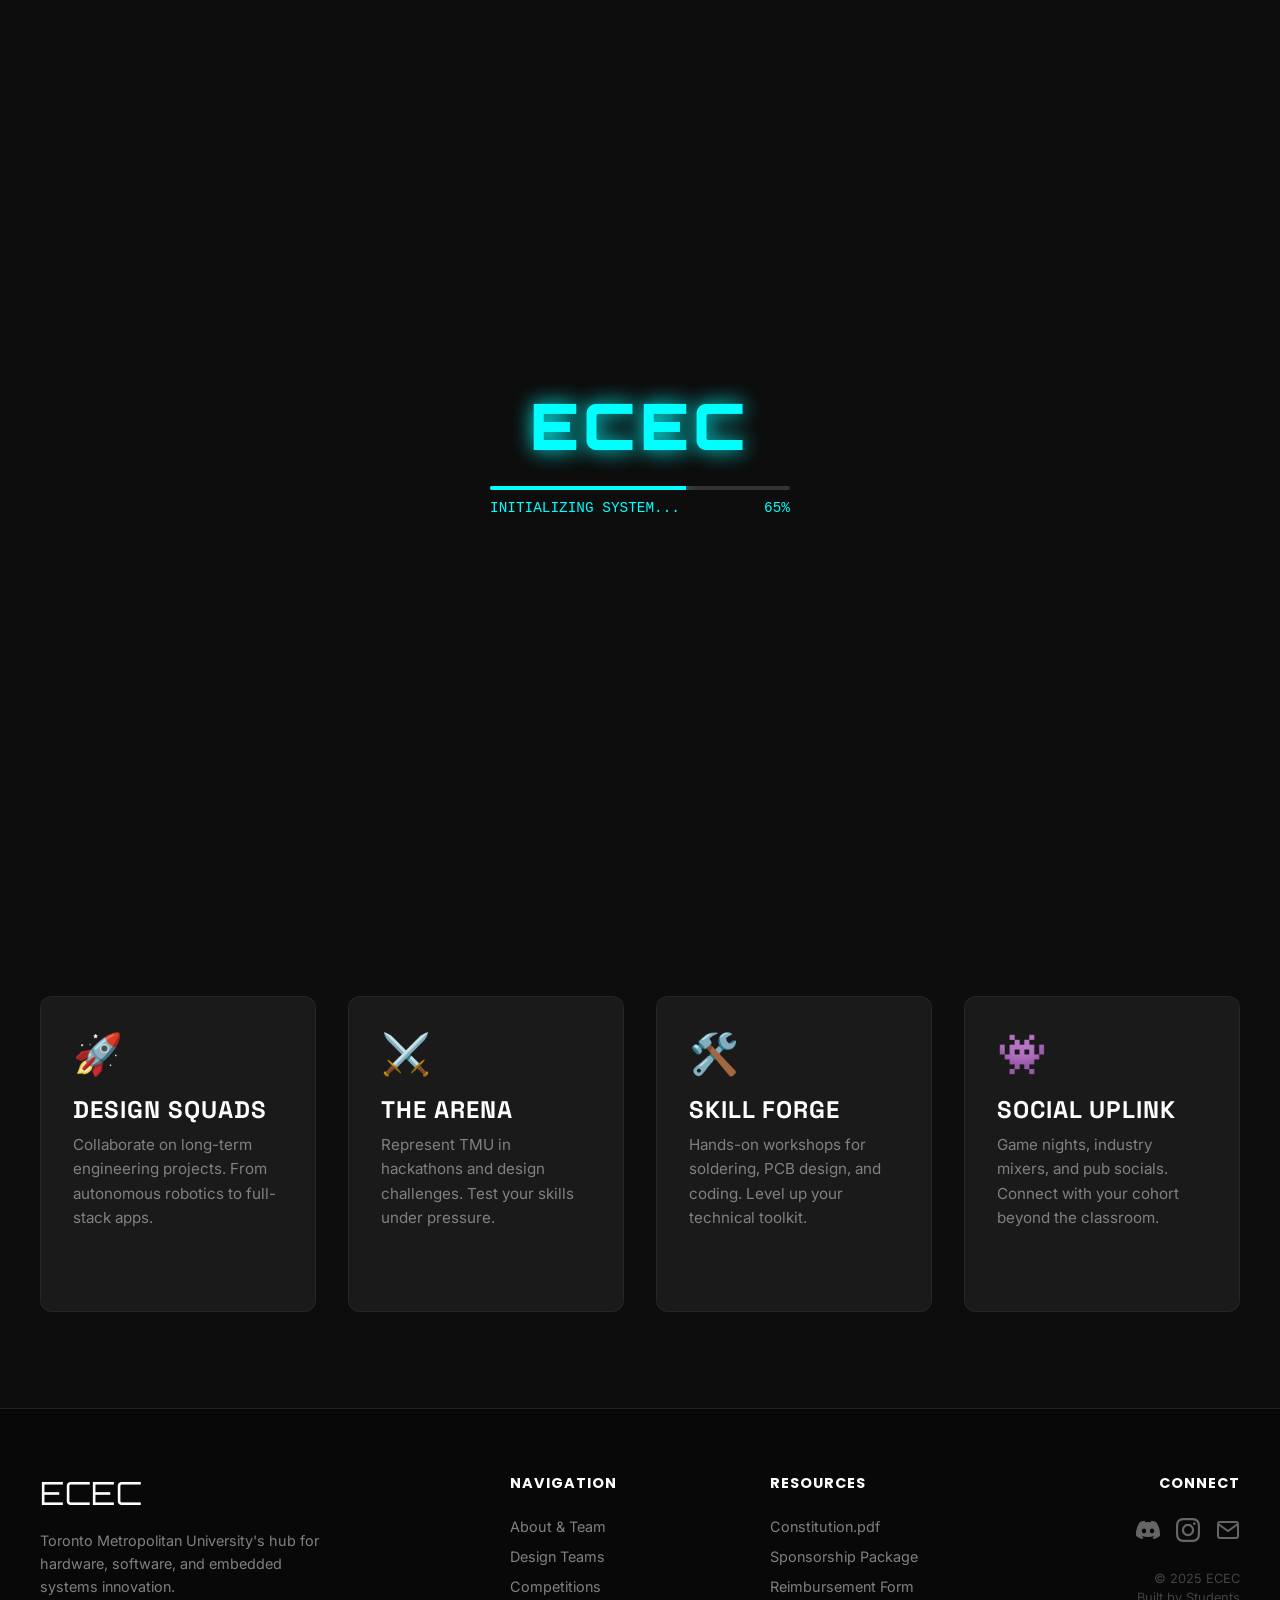
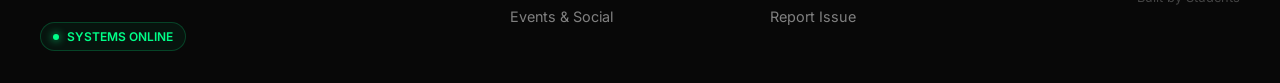
==== index.html @ d382c31d "Add files via upload" ====
<!DOCTYPE html>
<html lang="en">
<head>
    <meta charset="UTF-8">
    <meta name="viewport" content="width=device-width, initial-scale=1.0">
    <title>ECEC - Electrical & Computer Engineering Club</title>
    
    <!-- Fonts -->
    <link rel="preconnect" href="https://fonts.googleapis.com">
    <link rel="preconnect" href="https://fonts.gstatic.com" crossorigin>
    <link href="https://fonts.googleapis.com/css2?family=Inter:wght@400;500;600&family=Poppins:wght@600;700;800&display=swap" rel="stylesheet">
    <link href="https://fonts.googleapis.com/css2?family=Space+Grotesk:wght@500;700&display=swap" rel="stylesheet">
    <link href="https://fonts.googleapis.com/css2?family=Orbitron:wght@900&display=swap" rel="stylesheet">
    <link rel="stylesheet" href="style.css">
</head>
<body>

    <!-- Loader -->
    <div id="loader">
        <div class="loader-content">
            <h1 class="glitch-text" data-text="ECEC">ECEC</h1>
            <div class="progress-bar"><div class="progress-fill"></div></div>
            <div class="loader-status">
                <span>INITIALIZING SYSTEM...</span>
                <span id="loader-percent">0%</span>
            </div>
        </div>
    </div>

    <!-- Scroll Progress Line -->
    <div id="scroll-progress"></div>

    <!-- Navbar -->
    <nav class="navbar">
        <a href="index.html" class="nav-logo">ECEC</a>
        <div class="nav-links">
            <a href="index.html" class="active">Home</a>
            <a href="about.html">About & People</a>
            <a href="teams.html">Teams</a>
            <a href="competitions.html">Competitions</a>
            <a href="events.html">Events</a>
            <a href="contact.html" class="cta-link">Join Us</a>
        </div>
        <div class="mobile-menu-btn">☰</div>
    </nav>

    <!-- Hero Section -->
    <header class="hero">
        <canvas id="particle-canvas"></canvas>
        <div class="hero-content">
            <div class="hero-text-wrapper">
                <h1>DESIGN. <span class="highlight">CONNECT.</span> INNOVATE.</h1>
                <p>Where engineering meets community. Join TMU's hub for hardware, software, and embedded systems innovation.</p>
                <div class="hero-buttons">
                    <a href="contact.html" class="btn primary">Join the Collective</a>
                    <a href="teams.html" class="btn secondary">Explore Projects</a>
                </div>
            </div>
        </div>
    </header>

        <!-- Features Grid -->
    <section id="features" class="features-section">
        <div class="container">
            
            <!-- Feature 1: Design Teams -->
            <a href="teams.html" class="feature-card">
                <div class="icon">🚀</div>
                <h3>Design Squads</h3>
                <p>Collaborate on long-term engineering projects. From autonomous robotics to full-stack apps.</p>
                <span class="learn-more">View Teams →</span>
            </a>

            <!-- Feature 2: Competitions -->
            <a href="competitions.html" class="feature-card">
                <div class="icon">⚔️</div>
                <h3>The Arena</h3>
                <p>Represent TMU in hackathons and design challenges. Test your skills under pressure.</p>
                <span class="learn-more">See Events →</span>
            </a>

            <!-- Feature 3: Workshops -->
            <a href="events.html" class="feature-card">
                <div class="icon">🛠️</div>
                <h3>Skill Forge</h3>
                <p>Hands-on workshops for soldering, PCB design, and coding. Level up your technical toolkit.</p>
                <span class="learn-more">Join Workshop →</span>
            </a>

            <!-- Feature 4: Social Events -->
            <a href="events.html" class="feature-card">
                <div class="icon">👾</div>
                <h3>Social Uplink</h3>
                <p>Game nights, industry mixers, and pub socials. Connect with your cohort beyond the classroom.</p>
                <span class="learn-more">Get Social →</span>
            </a>

        </div>
    </section>


        <!-- System Footer -->
    <footer class="sys-footer">
        <div class="footer-grid">
            
            <!-- Col 1: Brand -->
            <div class="footer-col brand-col">
                <a href="index.html" class="footer-logo">ECEC</a>
                <p class="footer-desc">
                    Toronto Metropolitan University's hub for hardware, software, and embedded systems innovation.
                </p>
                <div class="status-badge">
                    <span class="dot"></span> SYSTEMS ONLINE
                </div>
            </div>

            <!-- Col 2: Navigation -->
            <div class="footer-col">
                <h4>NAVIGATION</h4>
                <ul class="footer-links">
                    <li><a href="about.html">About & Team</a></li>
                    <li><a href="teams.html">Design Teams</a></li>
                    <li><a href="competitions.html">Competitions</a></li>
                    <li><a href="events.html">Events & Social</a></li>
                </ul>
            </div>

            <!-- Col 3: Resources -->
            <div class="footer-col">
                <h4>RESOURCES</h4>
                <ul class="footer-links">
                    <li><a href="#">Constitution.pdf</a></li>
                    <li><a href="#">Sponsorship Package</a></li>
                    <li><a href="#">Reimbursement Form</a></li>
                    <li><a href="contact.html">Report Issue</a></li>
                </ul>
            </div>

            <!-- Col 4: Connect -->
            <div class="footer-col">
                <h4>CONNECT</h4>
                <div class="social-icons">
                    <a href="#" aria-label="Discord">
                        <svg width="24" height="24" viewBox="0 0 24 24" fill="currentColor"><path d="M20.317 4.37a19.791 19.791 0 0 0-4.885-1.515.074.074 0 0 0-.079.037c-.21.375-.444.864-.608 1.25a18.27 18.27 0 0 0-5.487 0 12.64 12.64 0 0 0-.617-1.25.077.077 0 0 0-.079-.037A19.736 19.736 0 0 0 3.677 4.37a.07.07 0 0 0-.032.027C.533 9.046-.32 13.58.099 18.057a.082.082 0 0 0 .031.057 19.9 19.9 0 0 0 5.993 3.03.078.078 0 0 0 .084-.028 14.09 14.09 0 0 0 1.226-1.994.076.076 0 0 0-.041-.106 13.107 13.107 0 0 1-1.872-.892.077.077 0 0 1-.008-.128 10.2 10.2 0 0 0 .372-.292.074.074 0 0 1 .077-.01c3.928 1.793 8.18 1.793 12.062 0a.074.074 0 0 1 .078.01c.12.098.246.198.373.292a.077.077 0 0 1-.006.127 12.299 12.299 0 0 1-1.873.892.077.077 0 0 0-.041.107c.36.698.772 1.362 1.225 1.993a.076.076 0 0 0 .084.028 19.839 19.839 0 0 0 6.002-3.03.077.077 0 0 0 .032-.054c.5-5.177-.838-9.674-3.549-13.66a.061.061 0 0 0-.031-.03zM8.02 15.33c-1.183 0-2.157-1.085-2.157-2.419 0-1.333.956-2.419 2.157-2.419 1.21 0 2.176 1.096 2.157 2.42 0 1.333-.956 2.418-2.157 2.418zm7.975 0c-1.183 0-2.157-1.085-2.157-2.419 0-1.333.955-2.419 2.157-2.419 1.21 0 2.176 1.096 2.157 2.42 0 1.333-.946 2.418-2.157 2.418z"/></svg>
                    </a>
                    <a href="#" aria-label="Instagram">
                        <svg width="24" height="24" viewBox="0 0 24 24" fill="currentColor"><path d="M12 2.163c3.204 0 3.584.012 4.85.07 3.252.148 4.771 1.691 4.919 4.919.058 1.265.069 1.645.069 4.849 0 3.205-.012 3.584-.069 4.849-.149 3.225-1.664 4.771-4.919 4.919-1.266.058-1.644.07-4.85.07-3.204 0-3.584-.012-4.849-.07-3.26-.149-4.771-1.699-4.919-4.92-.058-1.265-.07-1.644-.07-4.849 0-3.204.013-3.583.07-4.849.149-3.227 1.664-4.771 4.919-4.919 1.266-.057 1.645-.069 4.849-.069zm0-2.163c-3.259 0-3.667.014-4.947.072-4.358.2-6.78 2.618-6.98 6.98-.059 1.281-.073 1.689-.073 4.948 0 3.259.014 3.668.072 4.948.2 4.358 2.618 6.78 6.98 6.98 1.281.058 1.689.072 4.948.072 3.259 0 3.668-.014 4.948-.072 4.354-.2 6.782-2.618 6.979-6.98.059-1.28.073-1.689.073-4.948 0-3.259-.014-3.667-.072-4.947-.196-4.354-2.617-6.78-6.979-6.98-1.281-.059-1.69-.073-4.949-.073zm0 5.838c-3.403 0-6.162 2.759-6.162 6.162s2.759 6.163 6.162 6.163 6.162-2.759 6.162-6.163c0-3.403-2.759-6.162-6.162-6.162zm0 10.162c-2.209 0-4-1.79-4-4 0-2.209 1.791-4 4-4s4 1.791 4 4c0 2.21-1.791 4-4 4zm6.406-11.845c-.796 0-1.441.645-1.441 1.44s.645 1.44 1.441 1.44c.795 0 1.439-.645 1.439-1.44s-.644-1.44-1.439-1.44z"/></svg>
                    </a>
                    <a href="#" aria-label="Email">
                        <svg width="24" height="24" viewBox="0 0 24 24" fill="none" stroke="currentColor" stroke-width="2"><path d="M4 4h16c1.1 0 2 .9 2 2v12c0 1.1-.9 2-2 2H4c-1.1 0-2-.9-2-2V6c0-1.1.9-2 2-2z"></path><polyline points="22,6 12,13 2,6"></polyline></svg>
                    </a>
                </div>
                <p class="copyright">&copy; 2025 ECEC<br>Built by Students</p>
            </div>
            
        </div>
    </footer>


    <script src="script.js"></script>
</body>
</html>
---- style.css ----
/* style.css - Complete Updated File */

/* Variables */
:root {
    --bg-color: #0D0D0D;
    --card-bg: #1A1A1A;
    --neon-blue: #00FFFF;
    --text-color: #FFFFFF;
    --text-muted: #808080;
    --font-heading: 'Poppins', sans-serif; /* Default Heading */
    --font-body: 'Inter', sans-serif;
    --font-tech: 'Orbitron', sans-serif; /* For Logo */
    --font-cool: 'Space Grotesk', sans-serif; /* For Feature Titles */
}

/* Reset */
* { margin: 0; padding: 0; box-sizing: border-box; }

body {
    background-color: var(--bg-color);
    color: var(--text-color);
    font-family: var(--font-body);
    overflow-x: hidden;
    display: flex;
    flex-direction: column;
    min-height: 100vh;
}

a { text-decoration: none; color: inherit; }

/* Loader */
#loader {
    position: fixed; top: 0; left: 0; width: 100%; height: 100%;
    background: var(--bg-color); z-index: 9999;
    display: flex; justify-content: center; align-items: center;
    transition: opacity 0.5s ease;
}
.loader-content { text-align: center; width: 300px; }
.glitch-text { 
    font-family: 'Orbitron', sans-serif; /* Change this line */
    font-weight: 900; /* Make it extra bold */
    letter-spacing: 4px; /* Give it some techy spacing */
    font-size: 4rem; 
    color: var(--neon-blue); 
    text-shadow: 0 0 20px var(--neon-blue); 
    margin-bottom: 20px; 
}
.progress-bar { width: 100%; height: 4px; background: #333; border-radius: 2px; overflow: hidden; }
.progress-fill { width: 0%; height: 100%; background: var(--neon-blue); box-shadow: 0 0 10px var(--neon-blue); transition: width 0.2s; }
.loader-status { display: flex; justify-content: space-between; color: var(--neon-blue); font-family: monospace; font-size: 0.9rem; margin-top: 10px; }

/* Scroll Progress */
#scroll-progress {
    position: fixed; top: 0; left: 0; height: 3px; background: var(--neon-blue);
    width: 0%; z-index: 1000; box-shadow: 0 0 10px var(--neon-blue);
}

/* Navbar */
.navbar {
    position: fixed; top: 0; width: 100%; padding: 1.5rem 3rem;
    display: flex; justify-content: space-between; align-items: center;
    background: rgba(13, 13, 13, 0.8); backdrop-filter: blur(10px); z-index: 100;
    border-bottom: 1px solid rgba(255, 255, 255, 0.1);
}

/* Navbar Logo Styling & Animation (UPDATED: Option 1 Orbitron) */
.nav-logo {
    font-family: var(--font-tech); /* NEW FONT */
    font-weight: 900; 
    font-size: 1.8rem;
    letter-spacing: 2px;
    background: linear-gradient(to bottom, #fff, #aaa);
    -webkit-background-clip: text;
    -webkit-text-fill-color: transparent;
    text-shadow: 0px 0px 15px rgba(0, 255, 255, 0.5); /* Cyan Glow */
    text-decoration: none;
    text-transform: uppercase;
    position: relative;
    transition: all 0.3s cubic-bezier(0.4, 0, 0.2, 1);
}

.nav-logo:hover {
    letter-spacing: 4px; /* Expands width */
    text-shadow: 
        0 0 10px rgba(0, 255, 255, 0.8),
        0 0 20px rgba(0, 255, 255, 0.4),
        0 0 40px rgba(0, 255, 255, 0.2);
    transform: translateY(-1px);
}

.nav-logo::after {
    content: '';
    display: inline-block;
    width: 8px;
    height: 8px;
    background-color: var(--neon-blue);
    margin-left: 5px;
    box-shadow: 0 0 10px var(--neon-blue);
    opacity: 0;
    transition: opacity 0.2s;
}

.nav-logo:hover::after {
    opacity: 1;
    animation: blink 1s infinite;
}

@keyframes blink {
    0%, 100% { opacity: 1; }
    50% { opacity: 0; }
}

.nav-links { display: flex; gap: 2rem; align-items: center; }
.nav-links a { font-family: var(--font-body); font-size: 0.95rem; color: var(--text-muted); transition: color 0.3s; }
.nav-links a:hover, .nav-links a.active { color: var(--neon-blue); }
.nav-links .cta-link {
    padding: 0.5rem 1.2rem; border: 1px solid var(--neon-blue); color: var(--neon-blue);
    border-radius: 4px; transition: all 0.3s;
}
.nav-links .cta-link:hover { background: var(--neon-blue); color: var(--bg-color); box-shadow: 0 0 15px rgba(0, 255, 255, 0.4); }
.mobile-menu-btn { display: none; cursor: pointer; font-size: 1.5rem; }

/* Hero Section */
.hero {
    position: relative;
    height: 100vh;
    display: flex;
    justify-content: center;
    align-items: center;
    text-align: center;
    padding: 0 2rem;
    width: 100%;
}

#particle-canvas { position: absolute; top: 0; left: 0; width: 100%; height: 100%; z-index: 1; }

.hero-content {
    position: relative;
    z-index: 2;
    max-width: 900px;
    margin: 0 auto;
}

.hero h1 {
    font-family: var(--font-heading);
    font-size: 4.5rem;
    line-height: 1.1;
    margin-bottom: 1.5rem;
    font-weight: 800;
    letter-spacing: -1px;
}
.hero h1 .highlight { color: var(--neon-blue); text-shadow: 0 0 30px rgba(0, 255, 255, 0.3); }

.hero p {
    font-size: 1.2rem; color: var(--text-muted); margin-bottom: 2.5rem;
    max-width: 700px; margin-left: auto; margin-right: auto;
}

.hero-buttons { display: flex; gap: 1rem; justify-content: center; }
.btn { padding: 1rem 2.5rem; font-weight: 600; border-radius: 6px; transition: all 0.3s ease; cursor: pointer; }
.btn.primary { background: linear-gradient(135deg, var(--neon-blue), rgba(0, 255, 255, 0.7)); color: var(--bg-color); box-shadow: 0 4px 15px rgba(0, 255, 255, 0.3); }
.btn.primary:hover { transform: translateY(-2px); box-shadow: 0 6px 20px rgba(0, 255, 255, 0.5); }
.btn.secondary { background: transparent; color: var(--text-color); border: 1px solid rgba(255, 255, 255, 0.2); }
.btn.secondary:hover { border-color: var(--text-color); }

/* Features Section (UPDATED) */
.features-section { padding: 6rem 2rem; background: var(--bg-color); position: relative; z-index: 2; }
.container { max-width: 1200px; margin: 0 auto; display: grid; grid-template-columns: repeat(auto-fit, minmax(250px, 1fr)); gap: 2rem; }

.feature-card { 
    background: var(--card-bg); 
    padding: 2rem; 
    border-radius: 12px; 
    border: 1px solid rgba(255, 255, 255, 0.05); 
    transition: all 0.3s ease;
    text-decoration: none;
    display: flex;
    flex-direction: column;
    color: inherit;
    justify-content: space-between; /* Fix for spacing */
    min-height: 280px; /* Adjusted height */
}

.feature-card:hover { border-color: var(--neon-blue); transform: translateY(-5px); box-shadow: 0 10px 30px rgba(0, 0, 0, 0.5); }

.feature-card .icon { font-size: 2.5rem; margin-bottom: 1rem; }

/* New Cool Font for Titles */
.feature-card h3 { 
    font-family: var(--font-cool); 
    margin-bottom: 0.5rem; 
    color: var(--text-color);
    font-size: 1.5rem;
    text-transform: uppercase;
    letter-spacing: 1px;
}

.feature-card p { 
    font-size: 0.95rem; 
    color: var(--text-muted); 
    line-height: 1.6; 
    margin-bottom: 2rem; /* Added spacing */
    flex-grow: 1; 
}

/* Learn More Link Animation */
.learn-more {
    margin-top: auto;
    color: var(--neon-blue);
    font-size: 0.9rem;
    font-weight: 600;
    opacity: 0;
    transform: translateY(10px);
    transition: all 0.3s ease;
}

.feature-card:hover .learn-more {
    opacity: 1;
    transform: translateY(0);
}

/* System Footer Styling (UPDATED Alignment) */
.sys-footer {
    background: #080808;
    border-top: 1px solid #222;
    padding: 4rem 2rem 2rem;
    font-size: 0.9rem;
    margin-top: auto; 
}

.footer-grid {
    max-width: 1200px;
    margin: 0 auto;
    display: grid;
    grid-template-columns: 2fr 1fr 1fr 1fr;
    gap: 3rem;
    align-items: start;
}

.footer-col { text-align: left; }

/* Brand Column */
.brand-col {
    display: flex;
    flex-direction: column;
    align-items: flex-start;
}

.footer-logo {
    font-family: var(--font-tech); /* Matches Navbar */
    font-size: 2rem;
    color: #fff;
    text-decoration: none;
    margin-bottom: 1rem;
    display: inline-block;
    transition: 0.3s;
}

.footer-logo:hover {
    color: var(--neon-blue);
    text-shadow: 0 0 15px rgba(0, 255, 255, 0.4);
}

.footer-desc {
    color: var(--text-muted);
    line-height: 1.6;
    margin-bottom: 1.5rem;
    max-width: 300px;
}

/* Connect Column (Right Aligned) */
.footer-col:last-child {
    text-align: right;
    display: flex;
    flex-direction: column;
    align-items: flex-end;
}

.status-badge {
    display: inline-flex;
    align-items: center;
    gap: 8px;
    background: rgba(0, 255, 136, 0.05);
    border: 1px solid rgba(0, 255, 136, 0.2);
    padding: 6px 12px;
    border-radius: 20px;
    font-size: 0.75rem;
    color: #00FF88;
    font-weight: 600;
}

.status-badge .dot {
    width: 6px; height: 6px;
    background: #00FF88; border-radius: 50%;
    box-shadow: 0 0 8px #00FF88;
    animation: pulse 2s infinite;
}

@keyframes pulse {
    0% { opacity: 1; }
    50% { opacity: 0.4; }
    100% { opacity: 1; }
}

.footer-col h4 {
    color: #fff;
    font-family: var(--font-heading);
    font-size: 0.9rem;
    margin-bottom: 1.5rem;
    letter-spacing: 1px;
}

.footer-links { list-style: none; padding: 0; }
.footer-links li { margin-bottom: 0.8rem; }
.footer-links a { color: var(--text-muted); text-decoration: none; transition: 0.2s; }
.footer-links a:hover { color: var(--neon-blue); padding-left: 5px; }

.social-icons {
    display: flex; gap: 1rem; margin-bottom: 1.5rem;
    justify-content: flex-end;
}

.social-icons a { color: #666; transition: 0.3s; }
.social-icons a:hover { color: #fff; transform: translateY(-3px); }

.copyright { color: #444; font-size: 0.8rem; line-height: 1.5; }

/* Responsive */
@media (max-width: 900px) {
    .footer-grid { grid-template-columns: 1fr 1fr; gap: 2rem; }
    .brand-col { grid-column: span 2; }
}

@media (max-width: 768px) {
    .nav-links { display: none; }
    .mobile-menu-btn { display: block; }
    .hero h1 { font-size: 3rem; }
    .footer-grid { grid-template-columns: 1fr; }
    .brand-col { grid-column: span 1; }
    
    /* Reset Connect column on mobile */
    .footer-col:last-child {
        text-align: left;
        align-items: flex-start;
    }
    .social-icons { justify-content: flex-start; }
}

/* Add this to the bottom of style.css */

/* Mobile Menu Styles */
@media (max-width: 768px) {
    .nav-links {
        display: flex; /* Keep flex for layout */
        flex-direction: column;
        position: absolute;
        top: 70px; /* Push below navbar */
        right: 0;
        width: 100%;
        background: rgba(13, 13, 13, 0.95); /* Dark background */
        backdrop-filter: blur(10px);
        padding: 2rem 0;
        border-bottom: 1px solid rgba(255, 255, 255, 0.1);
        
        /* Hide by default using transform/opacity for smooth animation */
        transform: translateY(-20px);
        opacity: 0;
        pointer-events: none; /* Prevent clicking when hidden */
        transition: all 0.3s ease;
    }

    /* The 'Active' Class - JS will add this */
    .nav-links.nav-active {
        transform: translateY(0);
        opacity: 1;
        pointer-events: all;
    }

    .nav-links a {
        font-size: 1.2rem;
        padding: 1rem 0;
        width: 100%;
        text-align: center;
    }

    .nav-links .cta-link {
        width: 80%;
        margin: 1rem auto;
        text-align: center;
        display: block;
    }
}
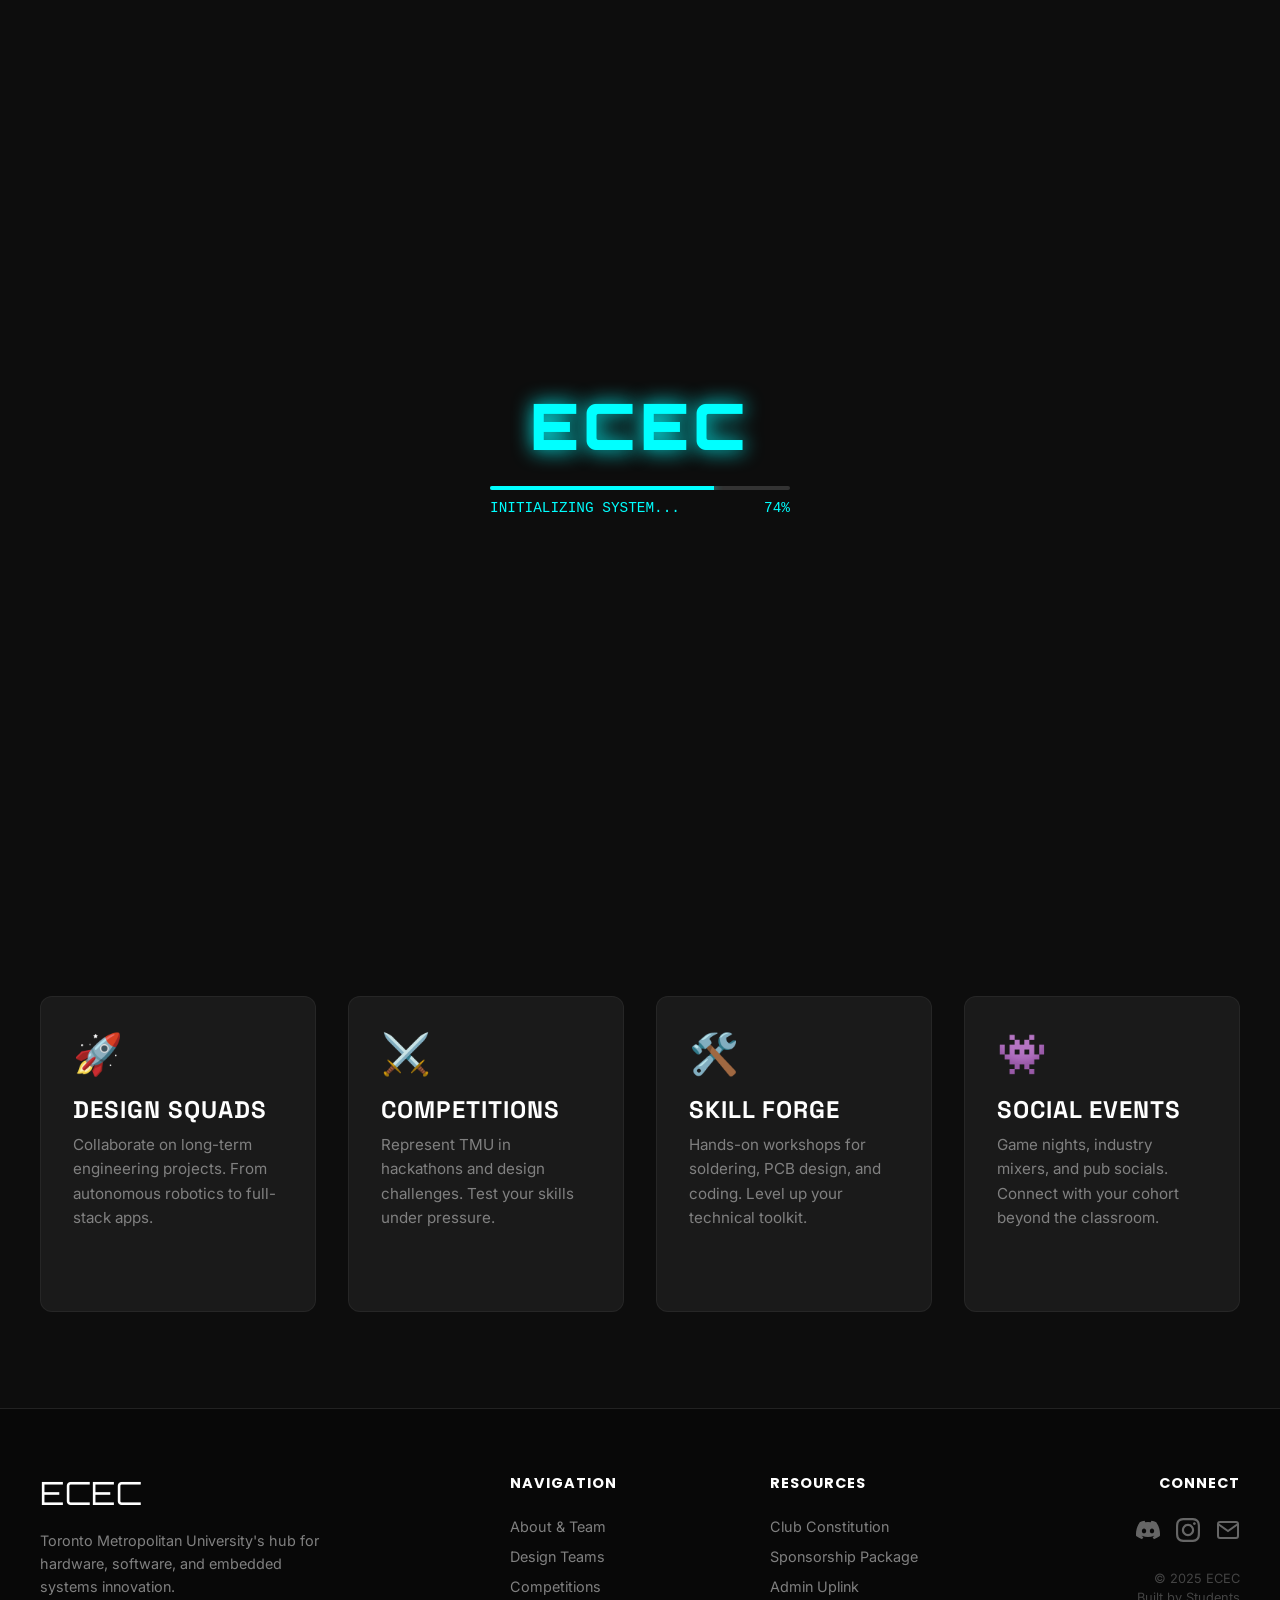
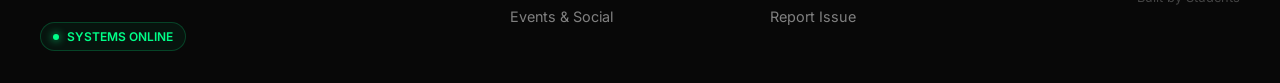
==== commit 74c0c00c: "Update site with new admin and competition features" ====
--- a/index.html
+++ b/index.html
@@ -1,162 +1,161 @@
-<!DOCTYPE html>
-<html lang="en">
-<head>
-    <meta charset="UTF-8">
-    <meta name="viewport" content="width=device-width, initial-scale=1.0">
-    <title>ECEC - Electrical & Computer Engineering Club</title>
-    
-    <!-- Fonts -->
-    <link rel="preconnect" href="https://fonts.googleapis.com">
-    <link rel="preconnect" href="https://fonts.gstatic.com" crossorigin>
-    <link href="https://fonts.googleapis.com/css2?family=Inter:wght@400;500;600&family=Poppins:wght@600;700;800&display=swap" rel="stylesheet">
-    <link href="https://fonts.googleapis.com/css2?family=Space+Grotesk:wght@500;700&display=swap" rel="stylesheet">
-    <link href="https://fonts.googleapis.com/css2?family=Orbitron:wght@900&display=swap" rel="stylesheet">
-    <link rel="stylesheet" href="style.css">
-</head>
-<body>
-
-    <!-- Loader -->
-    <div id="loader">
-        <div class="loader-content">
-            <h1 class="glitch-text" data-text="ECEC">ECEC</h1>
-            <div class="progress-bar"><div class="progress-fill"></div></div>
-            <div class="loader-status">
-                <span>INITIALIZING SYSTEM...</span>
-                <span id="loader-percent">0%</span>
-            </div>
-        </div>
-    </div>
-
-    <!-- Scroll Progress Line -->
-    <div id="scroll-progress"></div>
-
-    <!-- Navbar -->
-    <nav class="navbar">
-        <a href="index.html" class="nav-logo">ECEC</a>
-        <div class="nav-links">
-            <a href="index.html" class="active">Home</a>
-            <a href="about.html">About & People</a>
-            <a href="teams.html">Teams</a>
-            <a href="competitions.html">Competitions</a>
-            <a href="events.html">Events</a>
-            <a href="contact.html" class="cta-link">Join Us</a>
-        </div>
-        <div class="mobile-menu-btn">☰</div>
-    </nav>
-
-    <!-- Hero Section -->
-    <header class="hero">
-        <canvas id="particle-canvas"></canvas>
-        <div class="hero-content">
-            <div class="hero-text-wrapper">
-                <h1>DESIGN. <span class="highlight">CONNECT.</span> INNOVATE.</h1>
-                <p>Where engineering meets community. Join TMU's hub for hardware, software, and embedded systems innovation.</p>
-                <div class="hero-buttons">
-                    <a href="contact.html" class="btn primary">Join the Collective</a>
-                    <a href="teams.html" class="btn secondary">Explore Projects</a>
-                </div>
-            </div>
-        </div>
-    </header>
-
-        <!-- Features Grid -->
-    <section id="features" class="features-section">
-        <div class="container">
-            
-            <!-- Feature 1: Design Teams -->
-            <a href="teams.html" class="feature-card">
-                <div class="icon">🚀</div>
-                <h3>Design Squads</h3>
-                <p>Collaborate on long-term engineering projects. From autonomous robotics to full-stack apps.</p>
-                <span class="learn-more">View Teams →</span>
-            </a>
-
-            <!-- Feature 2: Competitions -->
-            <a href="competitions.html" class="feature-card">
-                <div class="icon">⚔️</div>
-                <h3>The Arena</h3>
-                <p>Represent TMU in hackathons and design challenges. Test your skills under pressure.</p>
-                <span class="learn-more">See Events →</span>
-            </a>
-
-            <!-- Feature 3: Workshops -->
-            <a href="events.html" class="feature-card">
-                <div class="icon">🛠️</div>
-                <h3>Skill Forge</h3>
-                <p>Hands-on workshops for soldering, PCB design, and coding. Level up your technical toolkit.</p>
-                <span class="learn-more">Join Workshop →</span>
-            </a>
-
-            <!-- Feature 4: Social Events -->
-            <a href="events.html" class="feature-card">
-                <div class="icon">👾</div>
-                <h3>Social Uplink</h3>
-                <p>Game nights, industry mixers, and pub socials. Connect with your cohort beyond the classroom.</p>
-                <span class="learn-more">Get Social →</span>
-            </a>
-
-        </div>
-    </section>
-
-
-        <!-- System Footer -->
-    <footer class="sys-footer">
-        <div class="footer-grid">
-            
-            <!-- Col 1: Brand -->
-            <div class="footer-col brand-col">
-                <a href="index.html" class="footer-logo">ECEC</a>
-                <p class="footer-desc">
-                    Toronto Metropolitan University's hub for hardware, software, and embedded systems innovation.
-                </p>
-                <div class="status-badge">
-                    <span class="dot"></span> SYSTEMS ONLINE
-                </div>
-            </div>
-
-            <!-- Col 2: Navigation -->
-            <div class="footer-col">
-                <h4>NAVIGATION</h4>
-                <ul class="footer-links">
-                    <li><a href="about.html">About & Team</a></li>
-                    <li><a href="teams.html">Design Teams</a></li>
-                    <li><a href="competitions.html">Competitions</a></li>
-                    <li><a href="events.html">Events & Social</a></li>
-                </ul>
-            </div>
-
-            <!-- Col 3: Resources -->
-            <div class="footer-col">
-                <h4>RESOURCES</h4>
-                <ul class="footer-links">
-                    <li><a href="#">Constitution.pdf</a></li>
-                    <li><a href="#">Sponsorship Package</a></li>
-                    <li><a href="#">Reimbursement Form</a></li>
-                    <li><a href="contact.html">Report Issue</a></li>
-                </ul>
-            </div>
-
-            <!-- Col 4: Connect -->
-            <div class="footer-col">
-                <h4>CONNECT</h4>
-                <div class="social-icons">
-                    <a href="#" aria-label="Discord">
-                        <svg width="24" height="24" viewBox="0 0 24 24" fill="currentColor"><path d="M20.317 4.37a19.791 19.791 0 0 0-4.885-1.515.074.074 0 0 0-.079.037c-.21.375-.444.864-.608 1.25a18.27 18.27 0 0 0-5.487 0 12.64 12.64 0 0 0-.617-1.25.077.077 0 0 0-.079-.037A19.736 19.736 0 0 0 3.677 4.37a.07.07 0 0 0-.032.027C.533 9.046-.32 13.58.099 18.057a.082.082 0 0 0 .031.057 19.9 19.9 0 0 0 5.993 3.03.078.078 0 0 0 .084-.028 14.09 14.09 0 0 0 1.226-1.994.076.076 0 0 0-.041-.106 13.107 13.107 0 0 1-1.872-.892.077.077 0 0 1-.008-.128 10.2 10.2 0 0 0 .372-.292.074.074 0 0 1 .077-.01c3.928 1.793 8.18 1.793 12.062 0a.074.074 0 0 1 .078.01c.12.098.246.198.373.292a.077.077 0 0 1-.006.127 12.299 12.299 0 0 1-1.873.892.077.077 0 0 0-.041.107c.36.698.772 1.362 1.225 1.993a.076.076 0 0 0 .084.028 19.839 19.839 0 0 0 6.002-3.03.077.077 0 0 0 .032-.054c.5-5.177-.838-9.674-3.549-13.66a.061.061 0 0 0-.031-.03zM8.02 15.33c-1.183 0-2.157-1.085-2.157-2.419 0-1.333.956-2.419 2.157-2.419 1.21 0 2.176 1.096 2.157 2.42 0 1.333-.956 2.418-2.157 2.418zm7.975 0c-1.183 0-2.157-1.085-2.157-2.419 0-1.333.955-2.419 2.157-2.419 1.21 0 2.176 1.096 2.157 2.42 0 1.333-.946 2.418-2.157 2.418z"/></svg>
-                    </a>
-                    <a href="#" aria-label="Instagram">
-                        <svg width="24" height="24" viewBox="0 0 24 24" fill="currentColor"><path d="M12 2.163c3.204 0 3.584.012 4.85.07 3.252.148 4.771 1.691 4.919 4.919.058 1.265.069 1.645.069 4.849 0 3.205-.012 3.584-.069 4.849-.149 3.225-1.664 4.771-4.919 4.919-1.266.058-1.644.07-4.85.07-3.204 0-3.584-.012-4.849-.07-3.26-.149-4.771-1.699-4.919-4.92-.058-1.265-.07-1.644-.07-4.849 0-3.204.013-3.583.07-4.849.149-3.227 1.664-4.771 4.919-4.919 1.266-.057 1.645-.069 4.849-.069zm0-2.163c-3.259 0-3.667.014-4.947.072-4.358.2-6.78 2.618-6.98 6.98-.059 1.281-.073 1.689-.073 4.948 0 3.259.014 3.668.072 4.948.2 4.358 2.618 6.78 6.98 6.98 1.281.058 1.689.072 4.948.072 3.259 0 3.668-.014 4.948-.072 4.354-.2 6.782-2.618 6.979-6.98.059-1.28.073-1.689.073-4.948 0-3.259-.014-3.667-.072-4.947-.196-4.354-2.617-6.78-6.979-6.98-1.281-.059-1.69-.073-4.949-.073zm0 5.838c-3.403 0-6.162 2.759-6.162 6.162s2.759 6.163 6.162 6.163 6.162-2.759 6.162-6.163c0-3.403-2.759-6.162-6.162-6.162zm0 10.162c-2.209 0-4-1.79-4-4 0-2.209 1.791-4 4-4s4 1.791 4 4c0 2.21-1.791 4-4 4zm6.406-11.845c-.796 0-1.441.645-1.441 1.44s.645 1.44 1.441 1.44c.795 0 1.439-.645 1.439-1.44s-.644-1.44-1.439-1.44z"/></svg>
-                    </a>
-                    <a href="#" aria-label="Email">
-                        <svg width="24" height="24" viewBox="0 0 24 24" fill="none" stroke="currentColor" stroke-width="2"><path d="M4 4h16c1.1 0 2 .9 2 2v12c0 1.1-.9 2-2 2H4c-1.1 0-2-.9-2-2V6c0-1.1.9-2 2-2z"></path><polyline points="22,6 12,13 2,6"></polyline></svg>
-                    </a>
-                </div>
-                <p class="copyright">&copy; 2025 ECEC<br>Built by Students</p>
-            </div>
-            
-        </div>
-    </footer>
-
-
-    <script src="script.js"></script>
-</body>
+<!DOCTYPE html>
+<html lang="en">
+<head>
+    <meta charset="UTF-8">
+    <meta name="viewport" content="width=device-width, initial-scale=1.0">
+    <link rel="icon" type="image/png" href="assets/ecec-logo.png">
+    <title>ECEC - Electrical & Computer Engineering Club</title>
+    
+    <link rel="preconnect" href="https://fonts.googleapis.com">
+    <link rel="preconnect" href="https://fonts.gstatic.com" crossorigin>
+    <link href="https://fonts.googleapis.com/css2?family=Inter:wght@400;500;600&family=Poppins:wght@600;700;800&display=swap" rel="stylesheet">
+    <link href="https://fonts.googleapis.com/css2?family=Space+Grotesk:wght@500;700&display=swap" rel="stylesheet">
+    <link href="https://fonts.googleapis.com/css2?family=Orbitron:wght@900&display=swap" rel="stylesheet">
+    <link rel="stylesheet" href="style.css">
+</head>
+<body>
+
+    <div id="loader">
+        <div class="loader-content">
+            <!--<img src="assets/ecec-logo.png" alt="ECEC Logo" class="loader-logo">-->
+            <h1 class="glitch-text" data-text="ECEC">ECEC</h1>
+            <div class="progress-bar"><div class="progress-fill"></div></div>
+            <div class="loader-status">
+                <span>INITIALIZING SYSTEM...</span>
+                <span id="loader-percent">0%</span>
+            </div>
+        </div>
+    </div>
+
+    <div id="scroll-progress"></div>
+
+    <nav class="navbar">
+        <a href="index.html" class="nav-logo">
+            <img src="assets/ecec-logo.png" alt="ECEC Icon" class="nav-icon">
+            <!--<span>ECEC</span>-->
+        </a>
+        <div class="nav-links">
+            <a href="index.html" class="active">Home</a>
+            <a href="about.html">About & People</a>
+            <a href="teams.html">Teams</a>
+            <a href="competitions.html">Competitions</a>
+            <a href="events.html">Events</a>
+            <a href="contact.html" class="cta-link">Join Us</a>
+        </div>
+        <div class="mobile-menu-btn" id="menu-toggle">
+            <span class="bar"></span>
+            <span class="bar"></span>
+            <span class="bar"></span>
+        </div>
+    </nav>
+
+    <header class="hero">
+        <canvas id="particle-canvas"></canvas>
+        <div class="hero-content">
+            <!--<div class="hero-logo-container">
+                <img src="assets/ecec-logo.png" alt="ECEC Large Logo" class="hero-main-logo">
+            </div>-->
+            <div class="hero-text-wrapper">
+                <h1>DESIGN. <span class="highlight">CONNECT.</span> INNOVATE.</h1>
+                <p>Where engineering meets community. Join TMU's hub for hardware, software, and embedded systems innovation.</p>
+                <div class="hero-buttons">
+                    <a href="contact.html" class="btn primary">Join the Collective</a>
+                    <a href="teams.html" class="btn secondary">Explore Projects</a>
+                </div>
+            </div>
+        </div>
+    </header>
+
+    <section id="features" class="features-section">
+        <div class="container">
+            
+            <a href="teams.html" class="feature-card">
+                <div class="icon">🚀</div>
+                <h3>Design Squads</h3>
+                <p>Collaborate on long-term engineering projects. From autonomous robotics to full-stack apps.</p>
+                <span class="learn-more">View Teams →</span>
+            </a>
+
+            <a href="competitions.html" class="feature-card">
+                <div class="icon">⚔️</div>
+                <h3>Competitions</h3>
+                <p>Represent TMU in hackathons and design challenges. Test your skills under pressure.</p>
+                <span class="learn-more">See Events →</span>
+            </a>
+
+            <a href="events.html" class="feature-card">
+                <div class="icon">🛠️</div>
+                <h3>Skill Forge</h3>
+                <p>Hands-on workshops for soldering, PCB design, and coding. Level up your technical toolkit.</p>
+                <span class="learn-more">Join Workshop →</span>
+            </a>
+
+            <a href="events.html" class="feature-card">
+                <div class="icon">👾</div>
+                <h3>Social Events</h3>
+                <p>Game nights, industry mixers, and pub socials. Connect with your cohort beyond the classroom.</p>
+                <span class="learn-more">Get Social →</span>
+            </a>
+
+        </div>
+    </section>
+
+    <footer class="sys-footer">
+        <div class="footer-grid">
+            
+            <div class="footer-col brand-col">
+                <a href="index.html" class="footer-logo">
+                    <!--<img src="assets/ecec-logo.png" alt="ECEC Footer Logo" class="footer-icon">-->
+                    <span>ECEC</span>
+                </a>
+                <p class="footer-desc">
+                    Toronto Metropolitan University's hub for hardware, software, and embedded systems innovation.
+                </p>
+                <div class="status-badge">
+                    <span class="dot"></span> SYSTEMS ONLINE
+                </div>
+            </div>
+
+            <div class="footer-col">
+                <h4>NAVIGATION</h4>
+                <ul class="footer-links">
+                    <li><a href="about.html">About & Team</a></li>
+                    <li><a href="teams.html">Design Teams</a></li>
+                    <li><a href="competitions.html">Competitions</a></li>
+                    <li><a href="events.html">Events & Social</a></li>
+                </ul>
+            </div>
+
+            <div class="footer-col">
+                <h4>RESOURCES</h4>
+                <ul class="footer-links">
+                    <li><a href="resources/constitution.html">Club Constitution</a></li>
+                    <li><a href="resources/sponsorship.html">Sponsorship Package</a></li>
+                    <li><a href="admin-login.html">Admin Uplink</a></li>
+                    <li><a href="contact.html">Report Issue</a></li>
+                </ul>
+            </div>
+
+            <div class="footer-col">
+                <h4>CONNECT</h4>
+                <div class="social-icons">
+                    <a href="#" aria-label="Discord">
+                        <svg width="24" height="24" viewBox="0 0 24 24" fill="currentColor"><path d="M20.317 4.37a19.791 19.791 0 0 0-4.885-1.515.074.074 0 0 0-.079.037c-.21.375-.444.864-.608 1.25a18.27 18.27 0 0 0-5.487 0 12.64 12.64 0 0 0-.617-1.25.077.077 0 0 0-.079-.037A19.736 19.736 0 0 0 3.677 4.37a.07.07 0 0 0-.032.027C.533 9.046-.32 13.58.099 18.057a.082.082 0 0 0 .031.057 19.9 19.9 0 0 0 5.993 3.03.078.078 0 0 0 .084-.028 14.09 14.09 0 0 0 1.226-1.994.076.076 0 0 0-.041-.106 13.107 13.107 0 0 1-1.872-.892.077.077 0 0 1-.008-.128 10.2 10.2 0 0 0 .372-.292.074.074 0 0 1 .077-.01c3.928 1.793 8.18 1.793 12.062 0a.074.074 0 0 1 .078.01c.12.098.246.198.373.292a.077.077 0 0 1-.006.127 12.299 12.299 0 0 1-1.873.892.077.077 0 0 0-.041.107c.36.698.772 1.362 1.225 1.993a.076.076 0 0 0 .084.028 19.839 19.839 0 0 0 6.002-3.03.077.077 0 0 0 .032-.054c.5-5.177-.838-9.674-3.549-13.66a.061.061 0 0 0-.031-.03zM8.02 15.33c-1.183 0-2.157-1.085-2.157-2.419 0-1.333.956-2.419 2.157-2.419 1.21 0 2.176 1.096 2.157 2.42 0 1.333-.956 2.418-2.157 2.418zm7.975 0c-1.183 0-2.157-1.085-2.157-2.419 0-1.333.955-2.419 2.157-2.419 1.21 0 2.176 1.096 2.157 2.42 0 1.333-.946 2.418-2.157 2.418z"/></svg>
+                    </a>
+                    <a href="#" aria-label="Instagram">
+                        <svg width="24" height="24" viewBox="0 0 24 24" fill="currentColor"><path d="M12 2.163c3.204 0 3.584.012 4.85.07 3.252.148 4.771 1.691 4.919 4.919.058 1.265.069 1.645.069 4.849 0 3.205-.012 3.584-.069 4.849-.149 3.225-1.664 4.771-4.919 4.919-1.266.058-1.644.07-4.85.07-3.204 0-3.584-.012-4.849-.07-3.26-.149-4.771-1.699-4.919-4.92-.058-1.265-.07-1.644-.07-4.849 0-3.204.013-3.583.07-4.849.149-3.227 1.664-4.771 4.919-4.919 1.266-.057 1.645-.069 4.849-.069zm0-2.163c-3.259 0-3.667.014-4.947.072-4.358.2-6.78 2.618-6.98 6.98-.059 1.281-.073 1.689-.073 4.948 0 3.259.014 3.668.072 4.948.2 4.358 2.618 6.78 6.98 6.98 1.281.058 1.689.072 4.948.072 3.259 0 3.668-.014 4.948-.072 4.354-.2 6.782-2.618 6.979-6.98.059-1.28.073-1.689.073-4.948 0-3.259-.014-3.667-.072-4.947-.196-4.354-2.617-6.78-6.979-6.98-1.281-.059-1.69-.073-4.949-.073zm0 5.838c-3.403 0-6.162 2.759-6.162 6.162s2.759 6.163 6.162 6.163 6.162-2.759 6.162-6.163c0-3.403-2.759-6.162-6.162-6.162zm0 10.162c-2.209 0-4-1.79-4-4 0-2.209 1.791-4 4-4s4 1.791 4 4c0 2.21-1.791 4-4 4zm6.406-11.845c-.796 0-1.441.645-1.441 1.44s.645 1.44 1.441 1.44c.795 0 1.439-.645 1.439-1.44s-.644-1.44-1.439-1.44z"/></svg>
+                    </a>
+                    <a href="#" aria-label="Email">
+                        <svg width="24" height="24" viewBox="0 0 24 24" fill="none" stroke="currentColor" stroke-width="2"><path d="M4 4h16c1.1 0 2 .9 2 2v12c0 1.1-.9 2-2 2H4c-1.1 0-2-.9-2-2V6c0-1.1.9-2 2-2z"></path><polyline points="22,6 12,13 2,6"></polyline></svg>
+                    </a>
+                </div>
+                <p class="copyright">&copy; 2025 ECEC<br>Built by Students</p>
+            </div>
+            
+        </div>
+    </footer>
+
+
+    <script src="script.js"></script>
+</body>
 </html>
--- a/style.css
+++ b/style.css
@@ -1,393 +1,480 @@
-/* style.css - Complete Updated File */
-
-/* Variables */
-:root {
-    --bg-color: #0D0D0D;
-    --card-bg: #1A1A1A;
-    --neon-blue: #00FFFF;
-    --text-color: #FFFFFF;
-    --text-muted: #808080;
-    --font-heading: 'Poppins', sans-serif; /* Default Heading */
-    --font-body: 'Inter', sans-serif;
-    --font-tech: 'Orbitron', sans-serif; /* For Logo */
-    --font-cool: 'Space Grotesk', sans-serif; /* For Feature Titles */
-}
-
-/* Reset */
-* { margin: 0; padding: 0; box-sizing: border-box; }
-
-body {
-    background-color: var(--bg-color);
-    color: var(--text-color);
-    font-family: var(--font-body);
-    overflow-x: hidden;
-    display: flex;
-    flex-direction: column;
-    min-height: 100vh;
-}
-
-a { text-decoration: none; color: inherit; }
-
-/* Loader */
-#loader {
-    position: fixed; top: 0; left: 0; width: 100%; height: 100%;
-    background: var(--bg-color); z-index: 9999;
-    display: flex; justify-content: center; align-items: center;
-    transition: opacity 0.5s ease;
-}
-.loader-content { text-align: center; width: 300px; }
-.glitch-text { 
-    font-family: 'Orbitron', sans-serif; /* Change this line */
-    font-weight: 900; /* Make it extra bold */
-    letter-spacing: 4px; /* Give it some techy spacing */
-    font-size: 4rem; 
-    color: var(--neon-blue); 
-    text-shadow: 0 0 20px var(--neon-blue); 
-    margin-bottom: 20px; 
-}
-.progress-bar { width: 100%; height: 4px; background: #333; border-radius: 2px; overflow: hidden; }
-.progress-fill { width: 0%; height: 100%; background: var(--neon-blue); box-shadow: 0 0 10px var(--neon-blue); transition: width 0.2s; }
-.loader-status { display: flex; justify-content: space-between; color: var(--neon-blue); font-family: monospace; font-size: 0.9rem; margin-top: 10px; }
-
-/* Scroll Progress */
-#scroll-progress {
-    position: fixed; top: 0; left: 0; height: 3px; background: var(--neon-blue);
-    width: 0%; z-index: 1000; box-shadow: 0 0 10px var(--neon-blue);
-}
-
-/* Navbar */
-.navbar {
-    position: fixed; top: 0; width: 100%; padding: 1.5rem 3rem;
-    display: flex; justify-content: space-between; align-items: center;
-    background: rgba(13, 13, 13, 0.8); backdrop-filter: blur(10px); z-index: 100;
-    border-bottom: 1px solid rgba(255, 255, 255, 0.1);
-}
-
-/* Navbar Logo Styling & Animation (UPDATED: Option 1 Orbitron) */
-.nav-logo {
-    font-family: var(--font-tech); /* NEW FONT */
-    font-weight: 900; 
-    font-size: 1.8rem;
-    letter-spacing: 2px;
-    background: linear-gradient(to bottom, #fff, #aaa);
-    -webkit-background-clip: text;
-    -webkit-text-fill-color: transparent;
-    text-shadow: 0px 0px 15px rgba(0, 255, 255, 0.5); /* Cyan Glow */
-    text-decoration: none;
-    text-transform: uppercase;
-    position: relative;
-    transition: all 0.3s cubic-bezier(0.4, 0, 0.2, 1);
-}
-
-.nav-logo:hover {
-    letter-spacing: 4px; /* Expands width */
-    text-shadow: 
-        0 0 10px rgba(0, 255, 255, 0.8),
-        0 0 20px rgba(0, 255, 255, 0.4),
-        0 0 40px rgba(0, 255, 255, 0.2);
-    transform: translateY(-1px);
-}
-
-.nav-logo::after {
-    content: '';
-    display: inline-block;
-    width: 8px;
-    height: 8px;
-    background-color: var(--neon-blue);
-    margin-left: 5px;
-    box-shadow: 0 0 10px var(--neon-blue);
-    opacity: 0;
-    transition: opacity 0.2s;
-}
-
-.nav-logo:hover::after {
-    opacity: 1;
-    animation: blink 1s infinite;
-}
-
-@keyframes blink {
-    0%, 100% { opacity: 1; }
-    50% { opacity: 0; }
-}
-
-.nav-links { display: flex; gap: 2rem; align-items: center; }
-.nav-links a { font-family: var(--font-body); font-size: 0.95rem; color: var(--text-muted); transition: color 0.3s; }
-.nav-links a:hover, .nav-links a.active { color: var(--neon-blue); }
-.nav-links .cta-link {
-    padding: 0.5rem 1.2rem; border: 1px solid var(--neon-blue); color: var(--neon-blue);
-    border-radius: 4px; transition: all 0.3s;
-}
-.nav-links .cta-link:hover { background: var(--neon-blue); color: var(--bg-color); box-shadow: 0 0 15px rgba(0, 255, 255, 0.4); }
-.mobile-menu-btn { display: none; cursor: pointer; font-size: 1.5rem; }
-
-/* Hero Section */
-.hero {
-    position: relative;
-    height: 100vh;
-    display: flex;
-    justify-content: center;
-    align-items: center;
-    text-align: center;
-    padding: 0 2rem;
-    width: 100%;
-}
-
-#particle-canvas { position: absolute; top: 0; left: 0; width: 100%; height: 100%; z-index: 1; }
-
-.hero-content {
-    position: relative;
-    z-index: 2;
-    max-width: 900px;
-    margin: 0 auto;
-}
-
-.hero h1 {
-    font-family: var(--font-heading);
-    font-size: 4.5rem;
-    line-height: 1.1;
-    margin-bottom: 1.5rem;
-    font-weight: 800;
-    letter-spacing: -1px;
-}
-.hero h1 .highlight { color: var(--neon-blue); text-shadow: 0 0 30px rgba(0, 255, 255, 0.3); }
-
-.hero p {
-    font-size: 1.2rem; color: var(--text-muted); margin-bottom: 2.5rem;
-    max-width: 700px; margin-left: auto; margin-right: auto;
-}
-
-.hero-buttons { display: flex; gap: 1rem; justify-content: center; }
-.btn { padding: 1rem 2.5rem; font-weight: 600; border-radius: 6px; transition: all 0.3s ease; cursor: pointer; }
-.btn.primary { background: linear-gradient(135deg, var(--neon-blue), rgba(0, 255, 255, 0.7)); color: var(--bg-color); box-shadow: 0 4px 15px rgba(0, 255, 255, 0.3); }
-.btn.primary:hover { transform: translateY(-2px); box-shadow: 0 6px 20px rgba(0, 255, 255, 0.5); }
-.btn.secondary { background: transparent; color: var(--text-color); border: 1px solid rgba(255, 255, 255, 0.2); }
-.btn.secondary:hover { border-color: var(--text-color); }
-
-/* Features Section (UPDATED) */
-.features-section { padding: 6rem 2rem; background: var(--bg-color); position: relative; z-index: 2; }
-.container { max-width: 1200px; margin: 0 auto; display: grid; grid-template-columns: repeat(auto-fit, minmax(250px, 1fr)); gap: 2rem; }
-
-.feature-card { 
-    background: var(--card-bg); 
-    padding: 2rem; 
-    border-radius: 12px; 
-    border: 1px solid rgba(255, 255, 255, 0.05); 
-    transition: all 0.3s ease;
-    text-decoration: none;
-    display: flex;
-    flex-direction: column;
-    color: inherit;
-    justify-content: space-between; /* Fix for spacing */
-    min-height: 280px; /* Adjusted height */
-}
-
-.feature-card:hover { border-color: var(--neon-blue); transform: translateY(-5px); box-shadow: 0 10px 30px rgba(0, 0, 0, 0.5); }
-
-.feature-card .icon { font-size: 2.5rem; margin-bottom: 1rem; }
-
-/* New Cool Font for Titles */
-.feature-card h3 { 
-    font-family: var(--font-cool); 
-    margin-bottom: 0.5rem; 
-    color: var(--text-color);
-    font-size: 1.5rem;
-    text-transform: uppercase;
-    letter-spacing: 1px;
-}
-
-.feature-card p { 
-    font-size: 0.95rem; 
-    color: var(--text-muted); 
-    line-height: 1.6; 
-    margin-bottom: 2rem; /* Added spacing */
-    flex-grow: 1; 
-}
-
-/* Learn More Link Animation */
-.learn-more {
-    margin-top: auto;
-    color: var(--neon-blue);
-    font-size: 0.9rem;
-    font-weight: 600;
-    opacity: 0;
-    transform: translateY(10px);
-    transition: all 0.3s ease;
-}
-
-.feature-card:hover .learn-more {
-    opacity: 1;
-    transform: translateY(0);
-}
-
-/* System Footer Styling (UPDATED Alignment) */
-.sys-footer {
-    background: #080808;
-    border-top: 1px solid #222;
-    padding: 4rem 2rem 2rem;
-    font-size: 0.9rem;
-    margin-top: auto; 
-}
-
-.footer-grid {
-    max-width: 1200px;
-    margin: 0 auto;
-    display: grid;
-    grid-template-columns: 2fr 1fr 1fr 1fr;
-    gap: 3rem;
-    align-items: start;
-}
-
-.footer-col { text-align: left; }
-
-/* Brand Column */
-.brand-col {
-    display: flex;
-    flex-direction: column;
-    align-items: flex-start;
-}
-
-.footer-logo {
-    font-family: var(--font-tech); /* Matches Navbar */
-    font-size: 2rem;
-    color: #fff;
-    text-decoration: none;
-    margin-bottom: 1rem;
-    display: inline-block;
-    transition: 0.3s;
-}
-
-.footer-logo:hover {
-    color: var(--neon-blue);
-    text-shadow: 0 0 15px rgba(0, 255, 255, 0.4);
-}
-
-.footer-desc {
-    color: var(--text-muted);
-    line-height: 1.6;
-    margin-bottom: 1.5rem;
-    max-width: 300px;
-}
-
-/* Connect Column (Right Aligned) */
-.footer-col:last-child {
-    text-align: right;
-    display: flex;
-    flex-direction: column;
-    align-items: flex-end;
-}
-
-.status-badge {
-    display: inline-flex;
-    align-items: center;
-    gap: 8px;
-    background: rgba(0, 255, 136, 0.05);
-    border: 1px solid rgba(0, 255, 136, 0.2);
-    padding: 6px 12px;
-    border-radius: 20px;
-    font-size: 0.75rem;
-    color: #00FF88;
-    font-weight: 600;
-}
-
-.status-badge .dot {
-    width: 6px; height: 6px;
-    background: #00FF88; border-radius: 50%;
-    box-shadow: 0 0 8px #00FF88;
-    animation: pulse 2s infinite;
-}
-
-@keyframes pulse {
-    0% { opacity: 1; }
-    50% { opacity: 0.4; }
-    100% { opacity: 1; }
-}
-
-.footer-col h4 {
-    color: #fff;
-    font-family: var(--font-heading);
-    font-size: 0.9rem;
-    margin-bottom: 1.5rem;
-    letter-spacing: 1px;
-}
-
-.footer-links { list-style: none; padding: 0; }
-.footer-links li { margin-bottom: 0.8rem; }
-.footer-links a { color: var(--text-muted); text-decoration: none; transition: 0.2s; }
-.footer-links a:hover { color: var(--neon-blue); padding-left: 5px; }
-
-.social-icons {
-    display: flex; gap: 1rem; margin-bottom: 1.5rem;
-    justify-content: flex-end;
-}
-
-.social-icons a { color: #666; transition: 0.3s; }
-.social-icons a:hover { color: #fff; transform: translateY(-3px); }
-
-.copyright { color: #444; font-size: 0.8rem; line-height: 1.5; }
-
-/* Responsive */
-@media (max-width: 900px) {
-    .footer-grid { grid-template-columns: 1fr 1fr; gap: 2rem; }
-    .brand-col { grid-column: span 2; }
-}
-
-@media (max-width: 768px) {
-    .nav-links { display: none; }
-    .mobile-menu-btn { display: block; }
-    .hero h1 { font-size: 3rem; }
-    .footer-grid { grid-template-columns: 1fr; }
-    .brand-col { grid-column: span 1; }
-    
-    /* Reset Connect column on mobile */
-    .footer-col:last-child {
-        text-align: left;
-        align-items: flex-start;
-    }
-    .social-icons { justify-content: flex-start; }
-}
-
-/* Add this to the bottom of style.css */
-
-/* Mobile Menu Styles */
-@media (max-width: 768px) {
-    .nav-links {
-        display: flex; /* Keep flex for layout */
-        flex-direction: column;
-        position: absolute;
-        top: 70px; /* Push below navbar */
-        right: 0;
-        width: 100%;
-        background: rgba(13, 13, 13, 0.95); /* Dark background */
-        backdrop-filter: blur(10px);
-        padding: 2rem 0;
-        border-bottom: 1px solid rgba(255, 255, 255, 0.1);
-        
-        /* Hide by default using transform/opacity for smooth animation */
-        transform: translateY(-20px);
-        opacity: 0;
-        pointer-events: none; /* Prevent clicking when hidden */
-        transition: all 0.3s ease;
-    }
-
-    /* The 'Active' Class - JS will add this */
-    .nav-links.nav-active {
-        transform: translateY(0);
-        opacity: 1;
-        pointer-events: all;
-    }
-
-    .nav-links a {
-        font-size: 1.2rem;
-        padding: 1rem 0;
-        width: 100%;
-        text-align: center;
-    }
-
-    .nav-links .cta-link {
-        width: 80%;
-        margin: 1rem auto;
-        text-align: center;
-        display: block;
-    }
-}
-
+/* style.css - Complete Updated File */
+
+/* Variables */
+:root {
+    --bg-color: #0D0D0D;
+    --card-bg: #1A1A1A;
+    --neon-blue: #00FFFF;
+    --text-color: #FFFFFF;
+    --text-muted: #808080;
+    --font-heading: 'Poppins', sans-serif; /* Default Heading */
+    --font-body: 'Inter', sans-serif;
+    --font-tech: 'Orbitron', sans-serif; /* For Logo */
+    --font-cool: 'Space Grotesk', sans-serif; /* For Feature Titles */
+}
+
+/* Reset */
+* { margin: 0; padding: 0; box-sizing: border-box; }
+
+body {
+    background-color: var(--bg-color);
+    color: var(--text-color);
+    font-family: var(--font-body);
+    overflow-x: hidden;
+    display: flex;
+    flex-direction: column;
+    min-height: 100vh;
+}
+
+a { text-decoration: none; color: inherit; }
+
+/* Loader */
+#loader {
+    position: fixed; top: 0; left: 0; width: 100%; height: 100%;
+    background: var(--bg-color); z-index: 9999;
+    display: flex; justify-content: center; align-items: center;
+    transition: opacity 0.5s ease;
+}
+.loader-content { text-align: center; width: 300px; }
+.glitch-text { 
+    font-family: 'Orbitron', sans-serif; /* Change this line */
+    font-weight: 900; /* Make it extra bold */
+    letter-spacing: 4px; /* Give it some techy spacing */
+    font-size: 4rem; 
+    color: var(--neon-blue); 
+    text-shadow: 0 0 20px var(--neon-blue); 
+    margin-bottom: 20px; 
+}
+.progress-bar { width: 100%; height: 4px; background: #333; border-radius: 2px; overflow: hidden; }
+.progress-fill { width: 0%; height: 100%; background: var(--neon-blue); box-shadow: 0 0 10px var(--neon-blue); transition: width 0.2s; }
+.loader-status { display: flex; justify-content: space-between; color: var(--neon-blue); font-family: monospace; font-size: 0.9rem; margin-top: 10px; }
+
+/* Scroll Progress */
+#scroll-progress {
+    position: fixed; top: 0; left: 0; height: 3px; background: var(--neon-blue);
+    width: 0%; z-index: 1000; box-shadow: 0 0 10px var(--neon-blue);
+}
+
+/* Navbar */
+.navbar {
+    position: fixed; top: 0; width: 100%; padding: 1.5rem 3rem;
+    display: flex; justify-content: space-between; align-items: center;
+    background: rgba(13, 13, 13, 0.8); backdrop-filter: blur(10px); z-index: 100;
+    border-bottom: 1px solid rgba(255, 255, 255, 0.1);
+}
+
+/* Navbar Logo Styling & Animation (UPDATED: Option 1 Orbitron) */
+.nav-logo {
+    font-family: var(--font-tech); /* NEW FONT */
+    font-weight: 900; 
+    font-size: 1.8rem;
+    letter-spacing: 2px;
+    background: linear-gradient(to bottom, #fff, #aaa);
+    -webkit-background-clip: text;
+    -webkit-text-fill-color: transparent;
+    text-shadow: 0px 0px 15px rgba(0, 255, 255, 0.5); /* Cyan Glow */
+    text-decoration: none;
+    text-transform: uppercase;
+    position: relative;
+    transition: all 0.3s cubic-bezier(0.4, 0, 0.2, 1);
+}
+
+.nav-logo:hover {
+    letter-spacing: 4px; /* Expands width */
+    text-shadow: 
+        0 0 10px rgba(0, 255, 255, 0.8),
+        0 0 20px rgba(0, 255, 255, 0.4),
+        0 0 40px rgba(0, 255, 255, 0.2);
+    transform: translateY(-1px);
+}
+
+.nav-logo::after {
+    content: '';
+    display: inline-block;
+    width: 8px;
+    height: 8px;
+    background-color: var(--neon-blue);
+    margin-left: 5px;
+    box-shadow: 0 0 10px var(--neon-blue);
+    opacity: 0;
+    transition: opacity 0.2s;
+}
+
+.nav-logo:hover::after {
+    opacity: 1;
+    animation: blink 1s infinite;
+}
+
+@keyframes blink {
+    0%, 100% { opacity: 1; }
+    50% { opacity: 0; }
+}
+
+.nav-links { display: flex; gap: 2rem; align-items: center; }
+.nav-links a { font-family: var(--font-body); font-size: 0.95rem; color: var(--text-muted); transition: color 0.3s; }
+.nav-links a:hover, .nav-links a.active { color: var(--neon-blue); }
+.nav-links .cta-link {
+    padding: 0.5rem 1.2rem; border: 1px solid var(--neon-blue); color: var(--neon-blue);
+    border-radius: 4px; transition: all 0.3s;
+}
+.nav-links .cta-link:hover { background: var(--neon-blue); color: var(--bg-color); box-shadow: 0 0 15px rgba(0, 255, 255, 0.4); }
+.mobile-menu-btn { display: none; cursor: pointer; font-size: 1.5rem; }
+
+/* Hero Section */
+.hero {
+    position: relative;
+    height: 100vh;
+    display: flex;
+    justify-content: center;
+    align-items: center;
+    text-align: center;
+    padding: 0 2rem;
+    width: 100%;
+}
+
+#particle-canvas { position: absolute; top: 0; left: 0; width: 100%; height: 100%; z-index: 1; }
+
+.hero-content {
+    position: relative;
+    z-index: 2;
+    max-width: 900px;
+    margin: 0 auto;
+}
+
+.hero h1 {
+    font-family: var(--font-heading);
+    font-size: 4.5rem;
+    line-height: 1.1;
+    margin-bottom: 1.5rem;
+    font-weight: 800;
+    letter-spacing: -1px;
+}
+.hero h1 .highlight { color: var(--neon-blue); text-shadow: 0 0 30px rgba(0, 255, 255, 0.3); }
+
+.hero p {
+    font-size: 1.2rem; color: var(--text-muted); margin-bottom: 2.5rem;
+    max-width: 700px; margin-left: auto; margin-right: auto;
+}
+
+.hero-buttons { display: flex; gap: 1rem; justify-content: center; }
+.btn { padding: 1rem 2.5rem; font-weight: 600; border-radius: 6px; transition: all 0.3s ease; cursor: pointer; }
+.btn.primary { background: linear-gradient(135deg, var(--neon-blue), rgba(0, 255, 255, 0.7)); color: var(--bg-color); box-shadow: 0 4px 15px rgba(0, 255, 255, 0.3); }
+.btn.primary:hover { transform: translateY(-2px); box-shadow: 0 6px 20px rgba(0, 255, 255, 0.5); }
+.btn.secondary { background: transparent; color: var(--text-color); border: 1px solid rgba(255, 255, 255, 0.2); }
+.btn.secondary:hover { border-color: var(--text-color); }
+
+/* Features Section (UPDATED) */
+.features-section { padding: 6rem 2rem; background: var(--bg-color); position: relative; z-index: 2; }
+.container { max-width: 1200px; margin: 0 auto; display: grid; grid-template-columns: repeat(auto-fit, minmax(250px, 1fr)); gap: 2rem; }
+
+.feature-card { 
+    background: var(--card-bg); 
+    padding: 2rem; 
+    border-radius: 12px; 
+    border: 1px solid rgba(255, 255, 255, 0.05); 
+    transition: all 0.3s ease;
+    text-decoration: none;
+    display: flex;
+    flex-direction: column;
+    color: inherit;
+    justify-content: space-between; /* Fix for spacing */
+    min-height: 280px; /* Adjusted height */
+}
+
+.feature-card:hover { border-color: var(--neon-blue); transform: translateY(-5px); box-shadow: 0 10px 30px rgba(0, 0, 0, 0.5); }
+
+.feature-card .icon { font-size: 2.5rem; margin-bottom: 1rem; }
+
+/* New Cool Font for Titles */
+.feature-card h3 { 
+    font-family: var(--font-cool); 
+    margin-bottom: 0.5rem; 
+    color: var(--text-color);
+    font-size: 1.5rem;
+    text-transform: uppercase;
+    letter-spacing: 1px;
+}
+
+.feature-card p { 
+    font-size: 0.95rem; 
+    color: var(--text-muted); 
+    line-height: 1.6; 
+    margin-bottom: 2rem; /* Added spacing */
+    flex-grow: 1; 
+}
+
+/* Learn More Link Animation */
+.learn-more {
+    margin-top: auto;
+    color: var(--neon-blue);
+    font-size: 0.9rem;
+    font-weight: 600;
+    opacity: 0;
+    transform: translateY(10px);
+    transition: all 0.3s ease;
+}
+
+.feature-card:hover .learn-more {
+    opacity: 1;
+    transform: translateY(0);
+}
+
+/* System Footer Styling (UPDATED Alignment) */
+.sys-footer {
+    background: #080808;
+    border-top: 1px solid #222;
+    padding: 4rem 2rem 2rem;
+    font-size: 0.9rem;
+    margin-top: auto; 
+}
+
+.footer-grid {
+    max-width: 1200px;
+    margin: 0 auto;
+    display: grid;
+    grid-template-columns: 2fr 1fr 1fr 1fr;
+    gap: 3rem;
+    align-items: start;
+}
+
+.footer-col { text-align: left; }
+
+/* Brand Column */
+.brand-col {
+    display: flex;
+    flex-direction: column;
+    align-items: flex-start;
+}
+
+.footer-logo {
+    font-family: var(--font-tech); /* Matches Navbar */
+    font-size: 2rem;
+    color: #fff;
+    text-decoration: none;
+    margin-bottom: 1rem;
+    display: inline-block;
+    transition: 0.3s;
+}
+
+.footer-logo:hover {
+    color: var(--neon-blue);
+    text-shadow: 0 0 15px rgba(0, 255, 255, 0.4);
+}
+
+.footer-desc {
+    color: var(--text-muted);
+    line-height: 1.6;
+    margin-bottom: 1.5rem;
+    max-width: 300px;
+}
+
+/* Connect Column (Right Aligned) */
+.footer-col:last-child {
+    text-align: right;
+    display: flex;
+    flex-direction: column;
+    align-items: flex-end;
+}
+
+.status-badge {
+    display: inline-flex;
+    align-items: center;
+    gap: 8px;
+    background: rgba(0, 255, 136, 0.05);
+    border: 1px solid rgba(0, 255, 136, 0.2);
+    padding: 6px 12px;
+    border-radius: 20px;
+    font-size: 0.75rem;
+    color: #00FF88;
+    font-weight: 600;
+}
+
+.status-badge .dot {
+    width: 6px; height: 6px;
+    background: #00FF88; border-radius: 50%;
+    box-shadow: 0 0 8px #00FF88;
+    animation: pulse 2s infinite;
+}
+
+@keyframes pulse {
+    0% { opacity: 1; }
+    50% { opacity: 0.4; }
+    100% { opacity: 1; }
+}
+
+.footer-col h4 {
+    color: #fff;
+    font-family: var(--font-heading);
+    font-size: 0.9rem;
+    margin-bottom: 1.5rem;
+    letter-spacing: 1px;
+}
+
+.footer-links { list-style: none; padding: 0; }
+.footer-links li { margin-bottom: 0.8rem; }
+.footer-links a { color: var(--text-muted); text-decoration: none; transition: 0.2s; }
+.footer-links a:hover { color: var(--neon-blue); padding-left: 5px; }
+
+.social-icons {
+    display: flex; gap: 1rem; margin-bottom: 1.5rem;
+    justify-content: flex-end;
+}
+
+.social-icons a { color: #666; transition: 0.3s; }
+.social-icons a:hover { color: #fff; transform: translateY(-3px); }
+
+.copyright { color: #444; font-size: 0.8rem; line-height: 1.5; }
+
+/* Responsive */
+@media (max-width: 900px) {
+    .footer-grid { grid-template-columns: 1fr 1fr; gap: 2rem; }
+    .brand-col { grid-column: span 2; }
+}
+
+@media (max-width: 768px) {
+    .nav-links { display: none; }
+    .mobile-menu-btn { display: block; }
+    .hero h1 { font-size: 3rem; }
+    .footer-grid { grid-template-columns: 1fr; }
+    .brand-col { grid-column: span 1; }
+    
+    /* Reset Connect column on mobile */
+    .footer-col:last-child {
+        text-align: left;
+        align-items: flex-start;
+    }
+    .social-icons { justify-content: flex-start; }
+}
+
+/* Add this to the bottom of style.css */
+
+/* Mobile Menu Styles */
+@media (max-width: 768px) {
+    .nav-links {
+        display: flex; /* Keep flex for layout */
+        flex-direction: column;
+        position: absolute;
+        top: 70px; /* Push below navbar */
+        right: 0;
+        width: 100%;
+        background: rgba(13, 13, 13, 0.95); /* Dark background */
+        backdrop-filter: blur(10px);
+        padding: 2rem 0;
+        border-bottom: 1px solid rgba(255, 255, 255, 0.1);
+        
+        /* Hide by default using transform/opacity for smooth animation */
+        transform: translateY(-20px);
+        opacity: 0;
+        pointer-events: none; /* Prevent clicking when hidden */
+        transition: all 0.3s ease;
+    }
+
+    /* The 'Active' Class - JS will add this */
+    .nav-links.nav-active {
+        transform: translateY(0);
+        opacity: 1;
+        pointer-events: all;
+    }
+
+    .nav-links a {
+        font-size: 1.2rem;
+        padding: 1rem 0;
+        width: 100%;
+        text-align: center;
+    }
+
+    .nav-links .cta-link {
+        width: 80%;
+        margin: 1rem auto;
+        text-align: center;
+        display: block;
+    }
+}
+
+/* Logo Styling */
+/* --- Updated Logo Hover Effects --- */
+
+.nav-icon {
+    height: 50px;
+    width: auto;
+    /* Initial subtle glow */
+    filter: drop-shadow(0 0 5px rgba(0, 255, 255, 0.3));
+    transition: all 0.4s cubic-bezier(0.175, 0.885, 0.32, 1.275); /* Bouncy transition */
+}
+
+.nav-logo {
+    display: flex;
+    align-items: center;
+    gap: 12px;
+}
+
+/* New Hover State: Bouncy Zoom + Intense Glow */
+.nav-logo:hover .nav-icon {
+    transform: scale(1.2); /* Clean zoom without tilting */
+    filter: drop-shadow(0 0 15px rgba(0, 255, 255, 0.8));
+    animation: tech-pulse 2s infinite ease-in-out;
+}
+
+/* Subtle breathing effect for the glow while hovering */
+@keyframes tech-pulse {
+    0% { filter: drop-shadow(0 0 15px rgba(0, 255, 255, 0.8)); }
+    50% { filter: drop-shadow(0 0 25px rgba(0, 255, 255, 1)); }
+    100% { filter: drop-shadow(0 0 15px rgba(0, 255, 255, 0.8)); }
+}
+
+
+
+/* Footer Logo */
+.footer-icon {
+    height: 40px;
+    width: auto;
+    margin-right: 10px;
+}
+
+.footer-logo {
+    display: flex;
+    align-items: center;
+}
+
+/* Enhanced Hero Button Hovers */
+.btn.primary:hover {
+    /*letter-spacing: 1px;*/
+    background: #fff;
+    color: #000;
+}
+
+.btn.secondary:hover {
+    background: rgba(255, 255, 255, 0.1);
+    box-shadow: 0 0 15px rgba(255, 255, 255, 0.2);
+}
+
+/* Mobile Menu Button Styling */
+.mobile-menu-btn {
+    display: none;
+    flex-direction: column;
+    gap: 6px;
+    cursor: pointer;
+    z-index: 1001;
+}
+
+.mobile-menu-btn .bar {
+    width: 25px;
+    height: 3px;
+    background-color: var(--neon-blue);
+    transition: 0.3s;
+}
+
+/* Transformation into an 'X' */
+.mobile-menu-btn.is-active .bar:nth-child(1) {
+    transform: translateY(9px) rotate(45deg);
+}
+.mobile-menu-btn.is-active .bar:nth-child(2) {
+    opacity: 0;
+}
+.mobile-menu-btn.is-active .bar:nth-child(3) {
+    transform: translateY(-9px) rotate(-45deg);
+}
+
+@media (max-width: 768px) {
+    .mobile-menu-btn { display: flex; }
+}
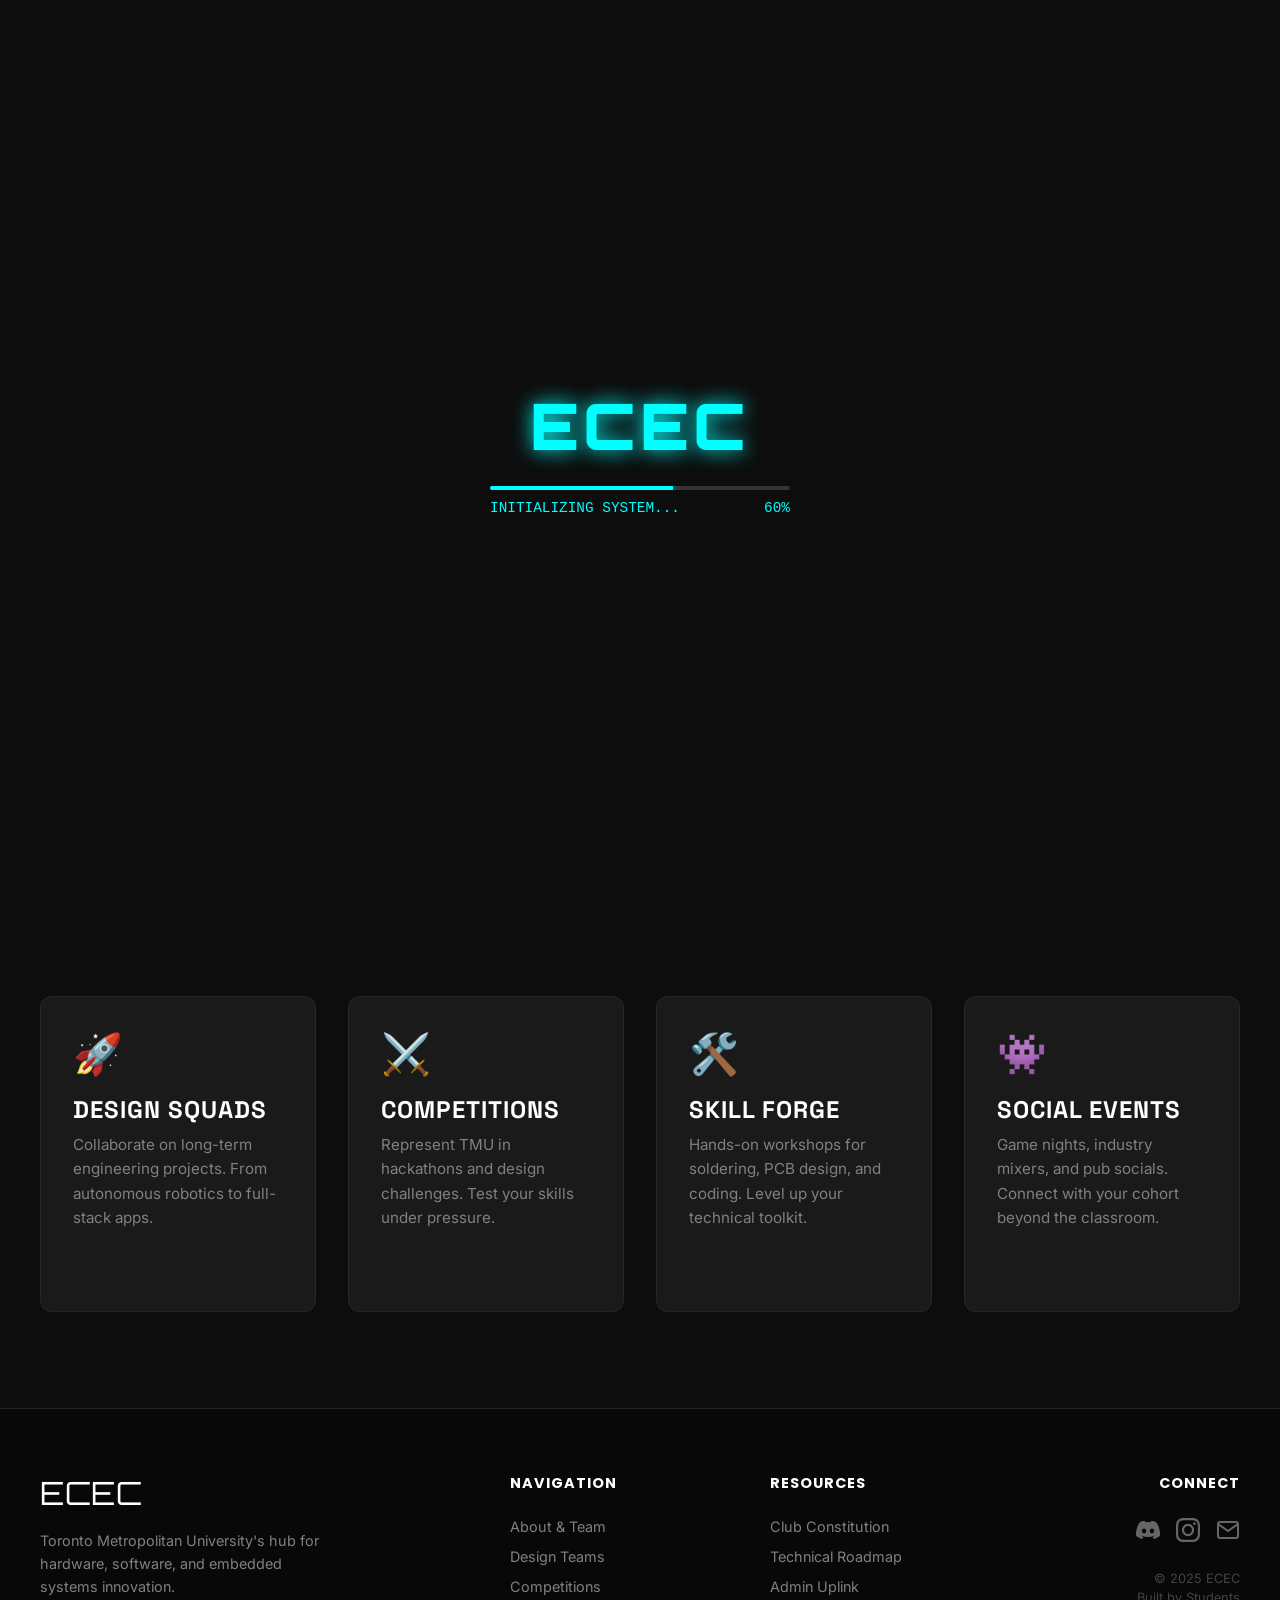
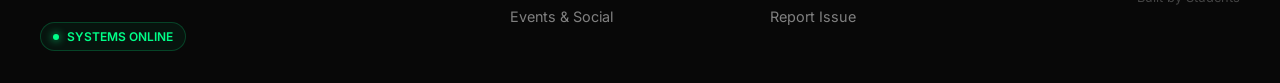
==== commit dfda7c73: "Replace sponsorship with interactive technical roadmap" ====
--- a/index.html
+++ b/index.html
@@ -36,7 +36,7 @@
         </a>
         <div class="nav-links">
             <a href="index.html" class="active">Home</a>
-            <a href="about.html">About & People</a>
+            <a href="about.html">About</a>
             <a href="teams.html">Teams</a>
             <a href="competitions.html">Competitions</a>
             <a href="events.html">Events</a>
@@ -130,7 +130,7 @@
                 <h4>RESOURCES</h4>
                 <ul class="footer-links">
                     <li><a href="resources/constitution.html">Club Constitution</a></li>
-                    <li><a href="resources/sponsorship.html">Sponsorship Package</a></li>
+                    <li><a href="resources/roadmap.html">Technical Roadmap</a></li>
                     <li><a href="admin-login.html">Admin Uplink</a></li>
                     <li><a href="contact.html">Report Issue</a></li>
                 </ul>
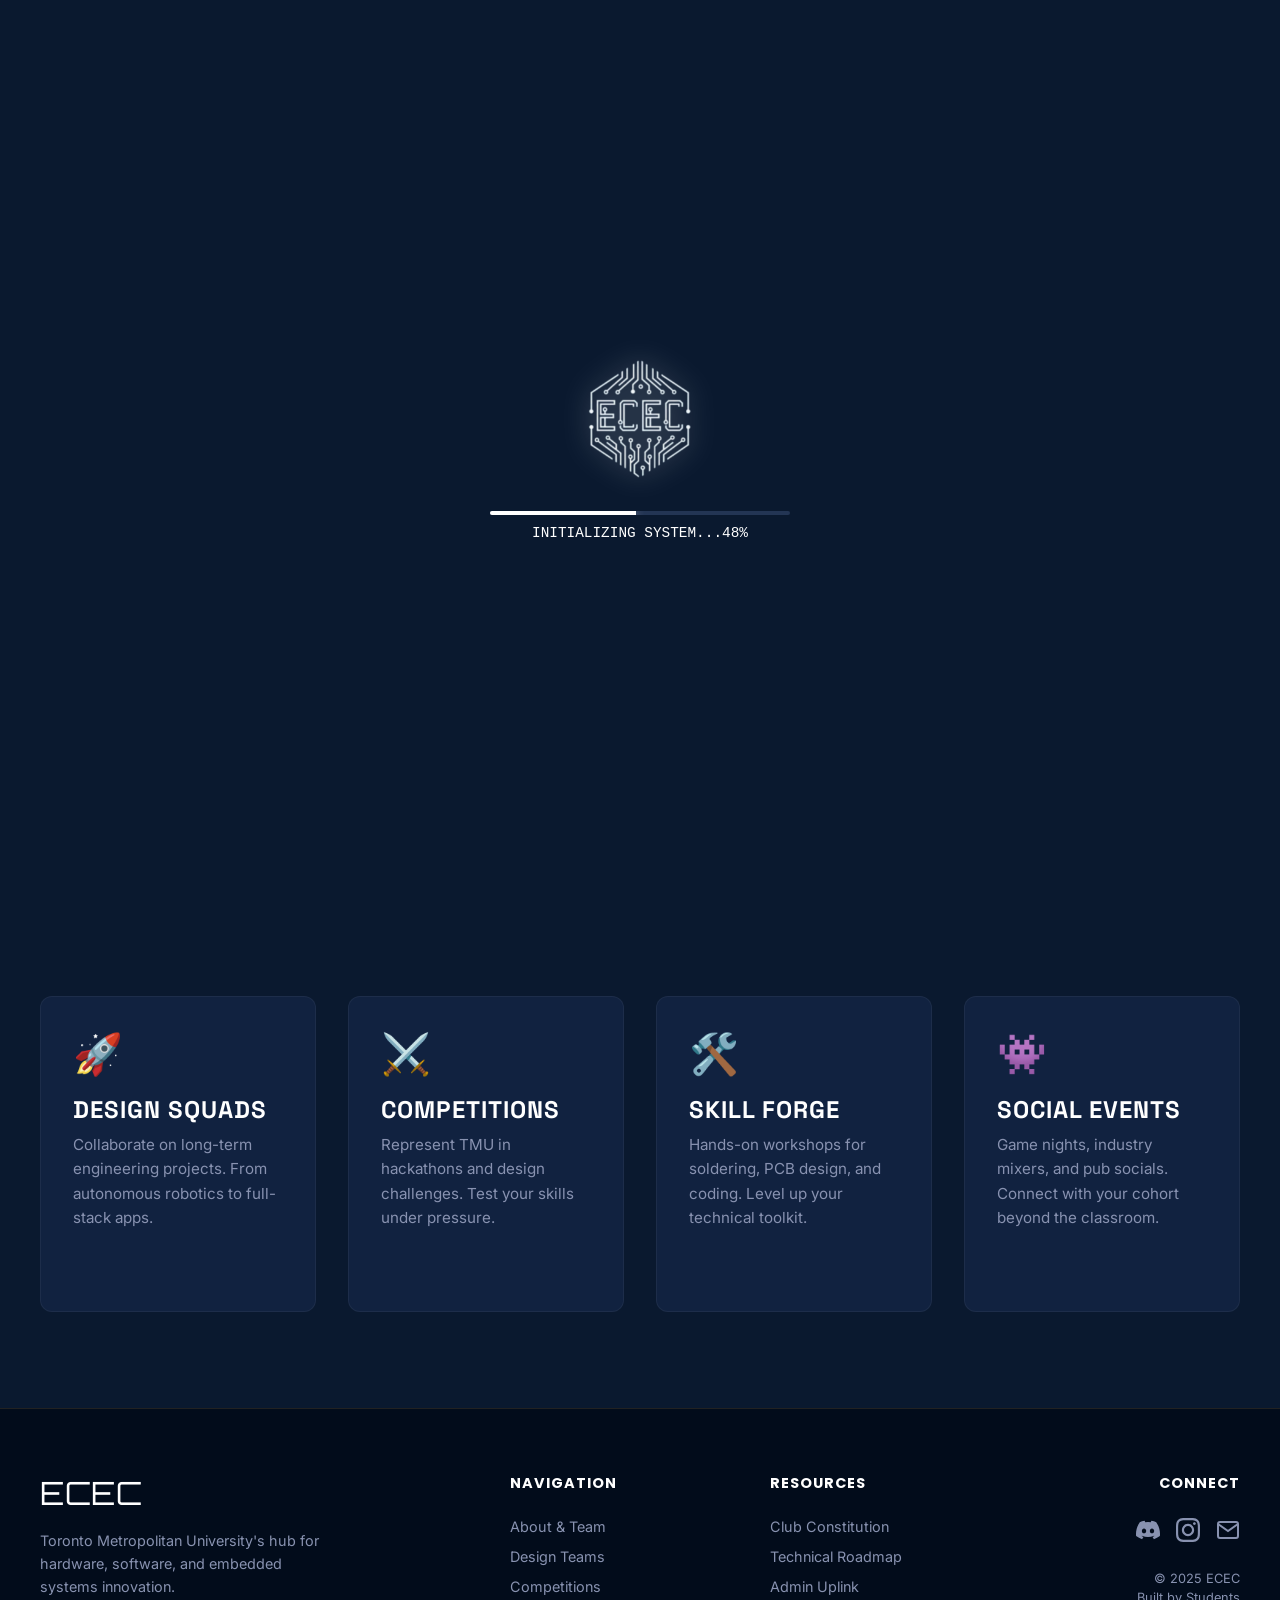
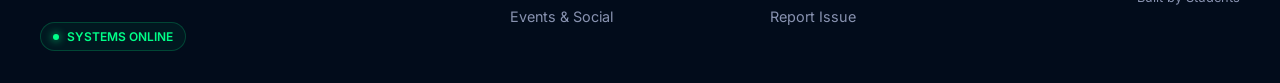
==== commit ad7c05ce: "style: update site to match branding" ====
--- a/index.html
+++ b/index.html
@@ -17,8 +17,7 @@
 
     <div id="loader">
         <div class="loader-content">
-            <!--<img src="assets/ecec-logo.png" alt="ECEC Logo" class="loader-logo">-->
-            <h1 class="glitch-text" data-text="ECEC">ECEC</h1>
+            <img src="assets/ecec-logo.png" alt="ECEC Logo" class="loader-logo">
             <div class="progress-bar"><div class="progress-fill"></div></div>
             <div class="loader-status">
                 <span>INITIALIZING SYSTEM...</span>
--- a/style.css
+++ b/style.css
@@ -2,11 +2,11 @@
 
 /* Variables */
 :root {
-    --bg-color: #0D0D0D;
-    --card-bg: #1A1A1A;
-    --neon-blue: #00FFFF;
+    --bg-color: #0A192F;
+    --card-bg: #112240;
+    --neon-blue: #64FFDA;
     --text-color: #FFFFFF;
-    --text-muted: #808080;
+    --text-muted: #8892B0;
     --font-heading: 'Poppins', sans-serif; /* Default Heading */
     --font-body: 'Inter', sans-serif;
     --font-tech: 'Orbitron', sans-serif; /* For Logo */
@@ -45,9 +45,22 @@
     text-shadow: 0 0 20px var(--neon-blue); 
     margin-bottom: 20px; 
 }
-.progress-bar { width: 100%; height: 4px; background: #333; border-radius: 2px; overflow: hidden; }
-.progress-fill { width: 0%; height: 100%; background: var(--neon-blue); box-shadow: 0 0 10px var(--neon-blue); transition: width 0.2s; }
-.loader-status { display: flex; justify-content: space-between; color: var(--neon-blue); font-family: monospace; font-size: 0.9rem; margin-top: 10px; }
+.progress-bar { width: 100%; height: 4px; background: #233554; border-radius: 2px; overflow: hidden; }
+.progress-fill { 
+    width: 0%; 
+    height: 100%; 
+    background: #FFFFFF; /* Changed to white */
+    box-shadow: 0 0 10px rgba(255, 255, 255, 0.5); /* White glow */
+    transition: width 0.2s; 
+}
+.loader-status { 
+    display: flex; 
+    justify-content: space-between; 
+    color: #FFFFFF; /* Changed to white */
+    font-family: monospace; 
+    font-size: 0.9rem; 
+    margin-top: 10px; 
+}
 
 /* Scroll Progress */
 #scroll-progress {
@@ -59,8 +72,8 @@
 .navbar {
     position: fixed; top: 0; width: 100%; padding: 1.5rem 3rem;
     display: flex; justify-content: space-between; align-items: center;
-    background: rgba(13, 13, 13, 0.8); backdrop-filter: blur(10px); z-index: 100;
-    border-bottom: 1px solid rgba(255, 255, 255, 0.1);
+    background: rgba(10, 25, 47, 0.85); backdrop-filter: blur(10px); z-index: 100;
+    border-bottom: 1px solid rgba(100, 255, 218, 0.1);
 }
 
 /* Navbar Logo Styling & Animation (UPDATED: Option 1 Orbitron) */
@@ -72,7 +85,7 @@
     background: linear-gradient(to bottom, #fff, #aaa);
     -webkit-background-clip: text;
     -webkit-text-fill-color: transparent;
-    text-shadow: 0px 0px 15px rgba(0, 255, 255, 0.5); /* Cyan Glow */
+    text-shadow: 0px 0px 15px rgba(100, 255, 218, 0.4); /* Cyan Glow */
     text-decoration: none;
     text-transform: uppercase;
     position: relative;
@@ -82,9 +95,9 @@
 .nav-logo:hover {
     letter-spacing: 4px; /* Expands width */
     text-shadow: 
-        0 0 10px rgba(0, 255, 255, 0.8),
-        0 0 20px rgba(0, 255, 255, 0.4),
-        0 0 40px rgba(0, 255, 255, 0.2);
+        0 0 10px rgba(100, 255, 218, 0.8),
+        0 0 20px rgba(100, 255, 218, 0.4),
+        0 0 40px rgba(100, 255, 218, 0.2);
     transform: translateY(-1px);
 }
 
@@ -117,7 +130,7 @@
     padding: 0.5rem 1.2rem; border: 1px solid var(--neon-blue); color: var(--neon-blue);
     border-radius: 4px; transition: all 0.3s;
 }
-.nav-links .cta-link:hover { background: var(--neon-blue); color: var(--bg-color); box-shadow: 0 0 15px rgba(0, 255, 255, 0.4); }
+.nav-links .cta-link:hover { background: var(--neon-blue); color: var(--bg-color); box-shadow: 0 0 15px rgba(100, 255, 218, 0.4); }
 .mobile-menu-btn { display: none; cursor: pointer; font-size: 1.5rem; }
 
 /* Hero Section */
@@ -149,7 +162,7 @@
     font-weight: 800;
     letter-spacing: -1px;
 }
-.hero h1 .highlight { color: var(--neon-blue); text-shadow: 0 0 30px rgba(0, 255, 255, 0.3); }
+.hero h1 .highlight { color: var(--neon-blue); text-shadow: 0 0 30px rgba(100, 255, 218, 0.3); }
 
 .hero p {
     font-size: 1.2rem; color: var(--text-muted); margin-bottom: 2.5rem;
@@ -158,8 +171,8 @@
 
 .hero-buttons { display: flex; gap: 1rem; justify-content: center; }
 .btn { padding: 1rem 2.5rem; font-weight: 600; border-radius: 6px; transition: all 0.3s ease; cursor: pointer; }
-.btn.primary { background: linear-gradient(135deg, var(--neon-blue), rgba(0, 255, 255, 0.7)); color: var(--bg-color); box-shadow: 0 4px 15px rgba(0, 255, 255, 0.3); }
-.btn.primary:hover { transform: translateY(-2px); box-shadow: 0 6px 20px rgba(0, 255, 255, 0.5); }
+.btn.primary { background: linear-gradient(135deg, var(--neon-blue), rgba(0, 255, 255, 0.7)); color: var(--bg-color); box-shadow: 0 4px 15px rgba(100, 255, 218, 0.3); }
+.btn.primary:hover { transform: translateY(-2px); box-shadow: 0 6px 20px rgba(100, 255, 218, 0.5); }
 .btn.secondary { background: transparent; color: var(--text-color); border: 1px solid rgba(255, 255, 255, 0.2); }
 .btn.secondary:hover { border-color: var(--text-color); }
 
@@ -221,7 +234,7 @@
 
 /* System Footer Styling (UPDATED Alignment) */
 .sys-footer {
-    background: #080808;
+    background: #020C1B;
     border-top: 1px solid #222;
     padding: 4rem 2rem 2rem;
     font-size: 0.9rem;
@@ -320,10 +333,10 @@
     justify-content: flex-end;
 }
 
-.social-icons a { color: #666; transition: 0.3s; }
+.social-icons a { color: #8892B0; transition: 0.3s; }
 .social-icons a:hover { color: #fff; transform: translateY(-3px); }
 
-.copyright { color: #444; font-size: 0.8rem; line-height: 1.5; }
+.copyright { color: #8892B0; font-size: 0.8rem; line-height: 1.5; }
 
 /* Responsive */
 @media (max-width: 900px) {
@@ -357,7 +370,7 @@
         top: 70px; /* Push below navbar */
         right: 0;
         width: 100%;
-        background: rgba(13, 13, 13, 0.95); /* Dark background */
+        background: rgba(17, 34, 64, 0.98); /* Dark background */
         backdrop-filter: blur(10px);
         padding: 2rem 0;
         border-bottom: 1px solid rgba(255, 255, 255, 0.1);
@@ -398,7 +411,7 @@
     height: 50px;
     width: auto;
     /* Initial subtle glow */
-    filter: drop-shadow(0 0 5px rgba(0, 255, 255, 0.3));
+    filter: drop-shadow(0 0 5px rgba(100, 255, 218, 0.3));
     transition: all 0.4s cubic-bezier(0.175, 0.885, 0.32, 1.275); /* Bouncy transition */
 }
 
@@ -411,15 +424,15 @@
 /* New Hover State: Bouncy Zoom + Intense Glow */
 .nav-logo:hover .nav-icon {
     transform: scale(1.2); /* Clean zoom without tilting */
-    filter: drop-shadow(0 0 15px rgba(0, 255, 255, 0.8));
+    filter: drop-shadow(0 0 15px rgba(100, 255, 218, 0.8));
     animation: tech-pulse 2s infinite ease-in-out;
 }
 
 /* Subtle breathing effect for the glow while hovering */
 @keyframes tech-pulse {
-    0% { filter: drop-shadow(0 0 15px rgba(0, 255, 255, 0.8)); }
-    50% { filter: drop-shadow(0 0 25px rgba(0, 255, 255, 1)); }
-    100% { filter: drop-shadow(0 0 15px rgba(0, 255, 255, 0.8)); }
+    0% { filter: drop-shadow(0 0 15px rgba(100, 255, 218, 0.8)); }
+    50% { filter: drop-shadow(0 0 25px rgba(100, 255, 218, 1)); }
+    100% { filter: drop-shadow(0 0 15px rgba(100, 255, 218, 0.8)); }
 }
 
 
@@ -444,8 +457,8 @@
 }
 
 .btn.secondary:hover {
-    background: rgba(255, 255, 255, 0.1);
-    box-shadow: 0 0 15px rgba(255, 255, 255, 0.2);
+    background: rgba(100, 255, 218, 0.1);
+    box-shadow: 0 0 15px rgba(100, 255, 218, 0.2);
 }
 
 /* Mobile Menu Button Styling */
@@ -477,4 +490,36 @@
 
 @media (max-width: 768px) {
     .mobile-menu-btn { display: flex; }
+}
+
+/* style.css */
+
+/* Loader Logo Styling */
+.loader-logo {
+    width: 120px; /* Adjust size as needed */
+    height: auto;
+    margin-bottom: 2rem;
+    filter: drop-shadow(0 0 15px rgba(255, 255, 255, 0.5));
+    animation: loader-pulse 2s infinite ease-in-out;
+}
+
+/* Optional: Add a breathing pulse animation to the logo while loading */
+@keyframes loader-pulse {
+    0%, 100% { 
+        transform: scale(1); 
+        filter: drop-shadow(0 0 15px rgba(255, 255, 255, 0.5)); 
+    }
+    50% { 
+        transform: scale(1.05); 
+        filter: drop-shadow(0 0 25px rgba(255, 255, 255, 0.8)); 
+    }
+}
+
+/* Ensure the loader content stays centered */
+.loader-content {
+    text-align: center;
+    width: 300px;
+    display: flex;
+    flex-direction: column;
+    align-items: center;
 }
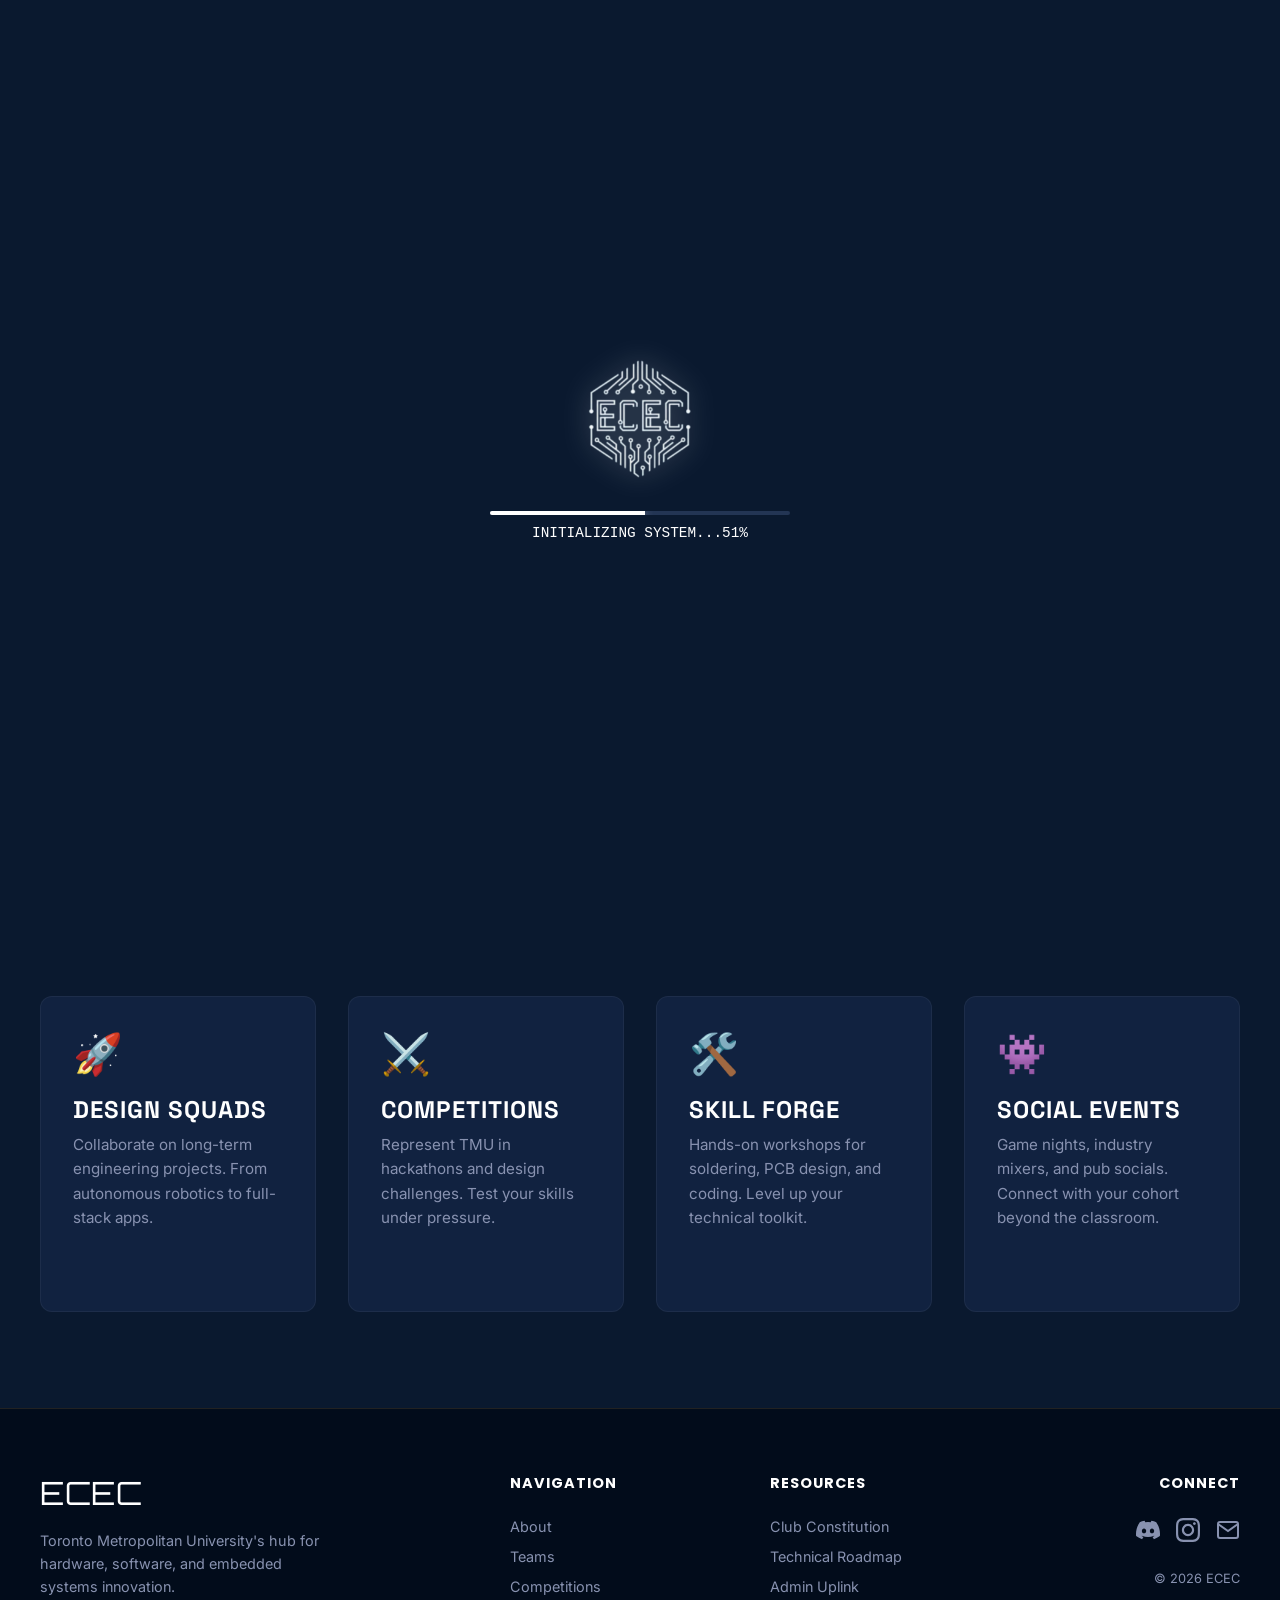
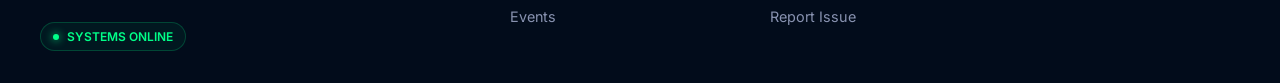
==== commit 1f159562: "feat: update About, Teams, and Events pages with consistent hero styling - Standardized hero section" ====
--- a/index.html
+++ b/index.html
@@ -12,6 +12,7 @@
     <link href="https://fonts.googleapis.com/css2?family=Space+Grotesk:wght@500;700&display=swap" rel="stylesheet">
     <link href="https://fonts.googleapis.com/css2?family=Orbitron:wght@900&display=swap" rel="stylesheet">
     <link rel="stylesheet" href="style.css">
+    <script>if (sessionStorage.getItem('hasNavigated')) document.write('<style>#loader{display:none!important}</style>');</script>
 </head>
 <body>
 
@@ -118,10 +119,10 @@
             <div class="footer-col">
                 <h4>NAVIGATION</h4>
                 <ul class="footer-links">
-                    <li><a href="about.html">About & Team</a></li>
-                    <li><a href="teams.html">Design Teams</a></li>
+                    <li><a href="about.html">About</a></li>
+                    <li><a href="teams.html">Teams</a></li>
                     <li><a href="competitions.html">Competitions</a></li>
-                    <li><a href="events.html">Events & Social</a></li>
+                    <li><a href="events.html">Events</a></li>
                 </ul>
             </div>
 
@@ -138,17 +139,17 @@
             <div class="footer-col">
                 <h4>CONNECT</h4>
                 <div class="social-icons">
-                    <a href="#" aria-label="Discord">
+                    <a href="https://discord.gg/U7n7xggP3w" target="_blank" aria-label="Discord">
                         <svg width="24" height="24" viewBox="0 0 24 24" fill="currentColor"><path d="M20.317 4.37a19.791 19.791 0 0 0-4.885-1.515.074.074 0 0 0-.079.037c-.21.375-.444.864-.608 1.25a18.27 18.27 0 0 0-5.487 0 12.64 12.64 0 0 0-.617-1.25.077.077 0 0 0-.079-.037A19.736 19.736 0 0 0 3.677 4.37a.07.07 0 0 0-.032.027C.533 9.046-.32 13.58.099 18.057a.082.082 0 0 0 .031.057 19.9 19.9 0 0 0 5.993 3.03.078.078 0 0 0 .084-.028 14.09 14.09 0 0 0 1.226-1.994.076.076 0 0 0-.041-.106 13.107 13.107 0 0 1-1.872-.892.077.077 0 0 1-.008-.128 10.2 10.2 0 0 0 .372-.292.074.074 0 0 1 .077-.01c3.928 1.793 8.18 1.793 12.062 0a.074.074 0 0 1 .078.01c.12.098.246.198.373.292a.077.077 0 0 1-.006.127 12.299 12.299 0 0 1-1.873.892.077.077 0 0 0-.041.107c.36.698.772 1.362 1.225 1.993a.076.076 0 0 0 .084.028 19.839 19.839 0 0 0 6.002-3.03.077.077 0 0 0 .032-.054c.5-5.177-.838-9.674-3.549-13.66a.061.061 0 0 0-.031-.03zM8.02 15.33c-1.183 0-2.157-1.085-2.157-2.419 0-1.333.956-2.419 2.157-2.419 1.21 0 2.176 1.096 2.157 2.42 0 1.333-.956 2.418-2.157 2.418zm7.975 0c-1.183 0-2.157-1.085-2.157-2.419 0-1.333.955-2.419 2.157-2.419 1.21 0 2.176 1.096 2.157 2.42 0 1.333-.946 2.418-2.157 2.418z"/></svg>
                     </a>
-                    <a href="#" aria-label="Instagram">
+                    <a href="https://instagram.com/ecec.met" target="_blank" aria-label="Instagram">
                         <svg width="24" height="24" viewBox="0 0 24 24" fill="currentColor"><path d="M12 2.163c3.204 0 3.584.012 4.85.07 3.252.148 4.771 1.691 4.919 4.919.058 1.265.069 1.645.069 4.849 0 3.205-.012 3.584-.069 4.849-.149 3.225-1.664 4.771-4.919 4.919-1.266.058-1.644.07-4.85.07-3.204 0-3.584-.012-4.849-.07-3.26-.149-4.771-1.699-4.919-4.92-.058-1.265-.07-1.644-.07-4.849 0-3.204.013-3.583.07-4.849.149-3.227 1.664-4.771 4.919-4.919 1.266-.057 1.645-.069 4.849-.069zm0-2.163c-3.259 0-3.667.014-4.947.072-4.358.2-6.78 2.618-6.98 6.98-.059 1.281-.073 1.689-.073 4.948 0 3.259.014 3.668.072 4.948.2 4.358 2.618 6.78 6.98 6.98 1.281.058 1.689.072 4.948.072 3.259 0 3.668-.014 4.948-.072 4.354-.2 6.782-2.618 6.979-6.98.059-1.28.073-1.689.073-4.948 0-3.259-.014-3.667-.072-4.947-.196-4.354-2.617-6.78-6.979-6.98-1.281-.059-1.69-.073-4.949-.073zm0 5.838c-3.403 0-6.162 2.759-6.162 6.162s2.759 6.163 6.162 6.163 6.162-2.759 6.162-6.163c0-3.403-2.759-6.162-6.162-6.162zm0 10.162c-2.209 0-4-1.79-4-4 0-2.209 1.791-4 4-4s4 1.791 4 4c0 2.21-1.791 4-4 4zm6.406-11.845c-.796 0-1.441.645-1.441 1.44s.645 1.44 1.441 1.44c.795 0 1.439-.645 1.439-1.44s-.644-1.44-1.439-1.44z"/></svg>
                     </a>
-                    <a href="#" aria-label="Email">
+                    <a href="mailto:ecec.met@gmail.com" aria-label="Email">
                         <svg width="24" height="24" viewBox="0 0 24 24" fill="none" stroke="currentColor" stroke-width="2"><path d="M4 4h16c1.1 0 2 .9 2 2v12c0 1.1-.9 2-2 2H4c-1.1 0-2-.9-2-2V6c0-1.1.9-2 2-2z"></path><polyline points="22,6 12,13 2,6"></polyline></svg>
                     </a>
                 </div>
-                <p class="copyright">&copy; 2025 ECEC<br>Built by Students</p>
+                <p class="copyright">&copy; 2026 ECEC</p>
             </div>
             
         </div>
--- a/style.css
+++ b/style.css
@@ -29,6 +29,8 @@
 a { text-decoration: none; color: inherit; }
 
 /* Loader */
+.skip-loader #loader { display: none !important; }
+
 #loader {
     position: fixed; top: 0; left: 0; width: 100%; height: 100%;
     background: var(--bg-color); z-index: 9999;
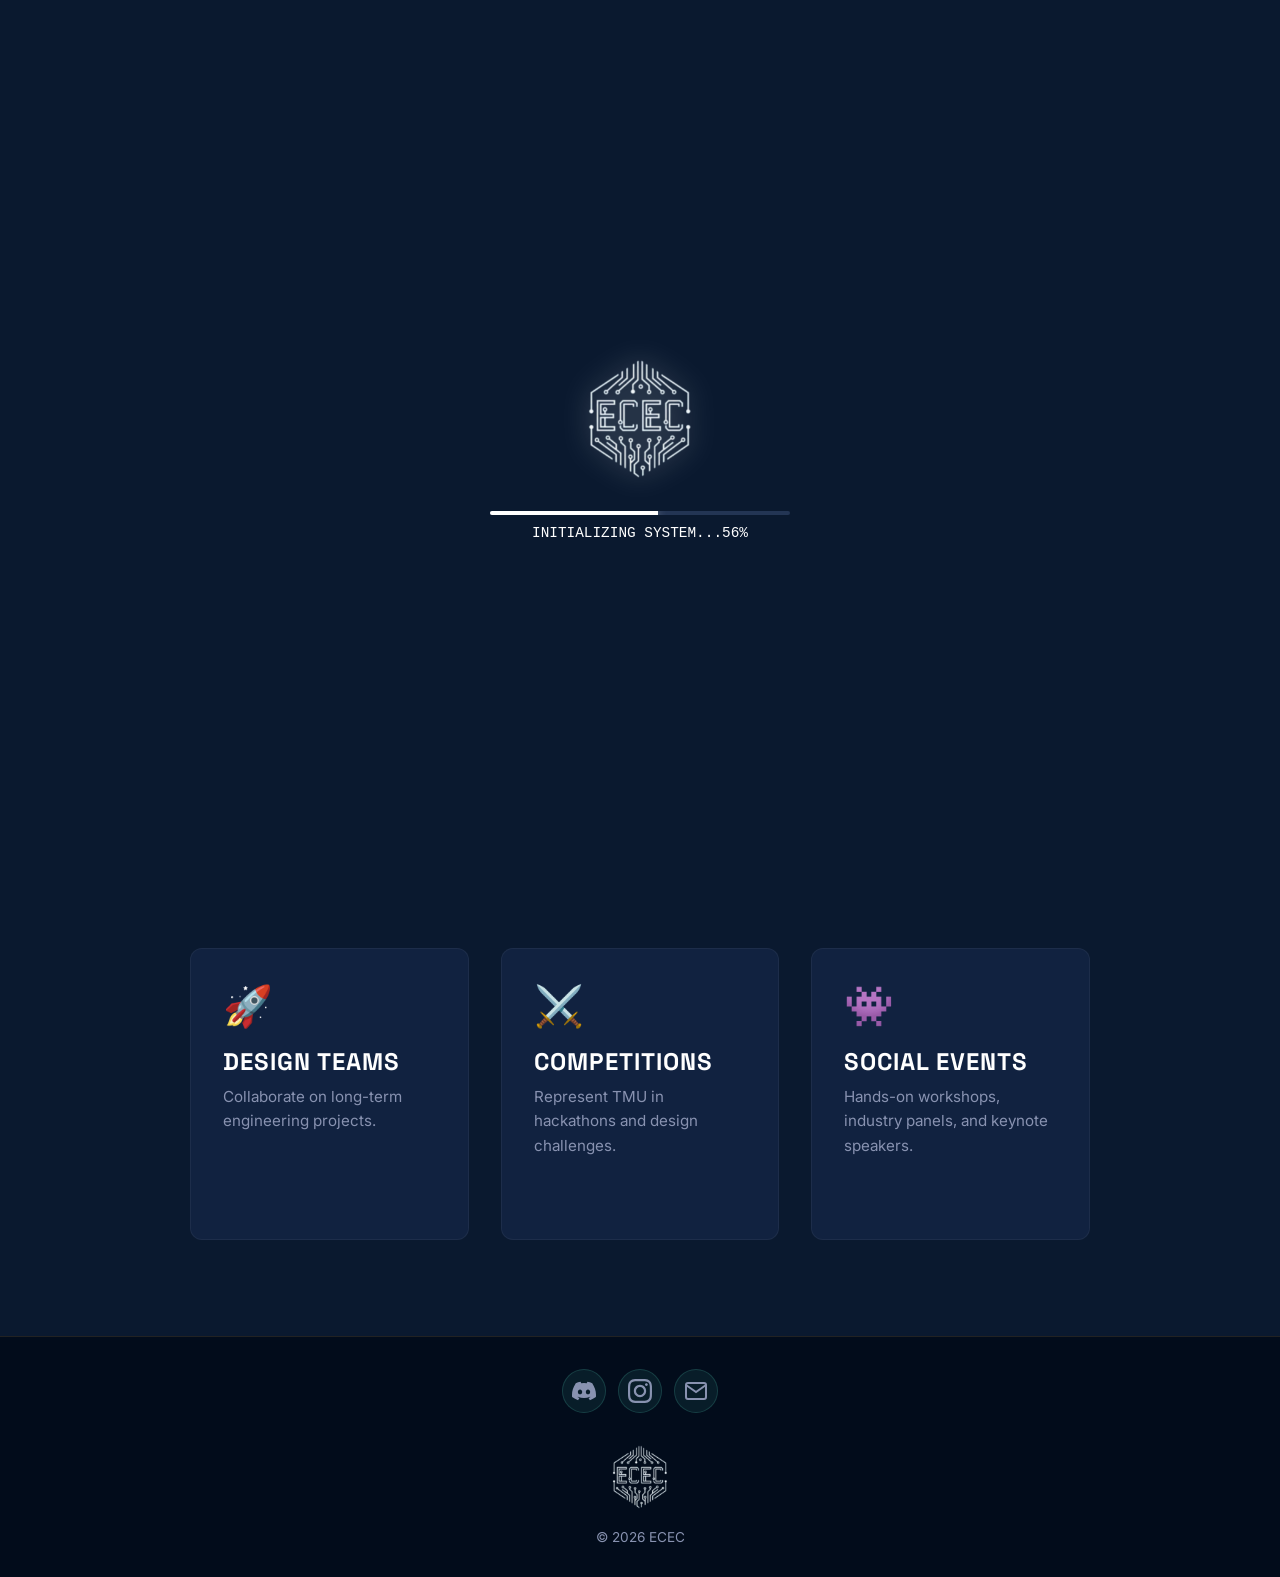
==== commit 1fdfd8a7: "feat: overhaul footer, clean up codebase, and update homepage/about - Redesigned footer to centered " ====
--- a/index.html
+++ b/index.html
@@ -59,7 +59,7 @@
                 <h1>DESIGN. <span class="highlight">CONNECT.</span> INNOVATE.</h1>
                 <p>Where engineering meets community. Join TMU's hub for hardware, software, and embedded systems innovation.</p>
                 <div class="hero-buttons">
-                    <a href="contact.html" class="btn primary">Join the Collective</a>
+                    <a href="contact.html" class="btn primary">Join the Club</a>
                     <a href="teams.html" class="btn secondary">Explore Projects</a>
                 </div>
             </div>
@@ -71,74 +71,31 @@
             
             <a href="teams.html" class="feature-card">
                 <div class="icon">🚀</div>
-                <h3>Design Squads</h3>
-                <p>Collaborate on long-term engineering projects. From autonomous robotics to full-stack apps.</p>
+                <h3>Design Teams</h3>
+                <p>Collaborate on long-term engineering projects.</p>
                 <span class="learn-more">View Teams →</span>
             </a>
 
             <a href="competitions.html" class="feature-card">
                 <div class="icon">⚔️</div>
                 <h3>Competitions</h3>
-                <p>Represent TMU in hackathons and design challenges. Test your skills under pressure.</p>
-                <span class="learn-more">See Events →</span>
-            </a>
-
-            <a href="events.html" class="feature-card">
-                <div class="icon">🛠️</div>
-                <h3>Skill Forge</h3>
-                <p>Hands-on workshops for soldering, PCB design, and coding. Level up your technical toolkit.</p>
-                <span class="learn-more">Join Workshop →</span>
+                <p>Represent TMU in hackathons and design challenges.</p>
+                <span class="learn-more">View Competitions →</span>
             </a>
 
             <a href="events.html" class="feature-card">
                 <div class="icon">👾</div>
                 <h3>Social Events</h3>
-                <p>Game nights, industry mixers, and pub socials. Connect with your cohort beyond the classroom.</p>
-                <span class="learn-more">Get Social →</span>
+                <p>Hands-on workshops, industry panels, and keynote speakers.</p>
+                <span class="learn-more">View Events →</span>
             </a>
 
         </div>
     </section>
 
     <footer class="sys-footer">
-        <div class="footer-grid">
-            
-            <div class="footer-col brand-col">
-                <a href="index.html" class="footer-logo">
-                    <!--<img src="assets/ecec-logo.png" alt="ECEC Footer Logo" class="footer-icon">-->
-                    <span>ECEC</span>
-                </a>
-                <p class="footer-desc">
-                    Toronto Metropolitan University's hub for hardware, software, and embedded systems innovation.
-                </p>
-                <div class="status-badge">
-                    <span class="dot"></span> SYSTEMS ONLINE
-                </div>
-            </div>
-
-            <div class="footer-col">
-                <h4>NAVIGATION</h4>
-                <ul class="footer-links">
-                    <li><a href="about.html">About</a></li>
-                    <li><a href="teams.html">Teams</a></li>
-                    <li><a href="competitions.html">Competitions</a></li>
-                    <li><a href="events.html">Events</a></li>
-                </ul>
-            </div>
-
-            <div class="footer-col">
-                <h4>RESOURCES</h4>
-                <ul class="footer-links">
-                    <li><a href="resources/constitution.html">Club Constitution</a></li>
-                    <li><a href="resources/roadmap.html">Technical Roadmap</a></li>
-                    <li><a href="admin-login.html">Admin Uplink</a></li>
-                    <li><a href="contact.html">Report Issue</a></li>
-                </ul>
-            </div>
-
-            <div class="footer-col">
-                <h4>CONNECT</h4>
-                <div class="social-icons">
+        <div class="footer-center">
+            <div class="social-icons">
                     <a href="https://discord.gg/U7n7xggP3w" target="_blank" aria-label="Discord">
                         <svg width="24" height="24" viewBox="0 0 24 24" fill="currentColor"><path d="M20.317 4.37a19.791 19.791 0 0 0-4.885-1.515.074.074 0 0 0-.079.037c-.21.375-.444.864-.608 1.25a18.27 18.27 0 0 0-5.487 0 12.64 12.64 0 0 0-.617-1.25.077.077 0 0 0-.079-.037A19.736 19.736 0 0 0 3.677 4.37a.07.07 0 0 0-.032.027C.533 9.046-.32 13.58.099 18.057a.082.082 0 0 0 .031.057 19.9 19.9 0 0 0 5.993 3.03.078.078 0 0 0 .084-.028 14.09 14.09 0 0 0 1.226-1.994.076.076 0 0 0-.041-.106 13.107 13.107 0 0 1-1.872-.892.077.077 0 0 1-.008-.128 10.2 10.2 0 0 0 .372-.292.074.074 0 0 1 .077-.01c3.928 1.793 8.18 1.793 12.062 0a.074.074 0 0 1 .078.01c.12.098.246.198.373.292a.077.077 0 0 1-.006.127 12.299 12.299 0 0 1-1.873.892.077.077 0 0 0-.041.107c.36.698.772 1.362 1.225 1.993a.076.076 0 0 0 .084.028 19.839 19.839 0 0 0 6.002-3.03.077.077 0 0 0 .032-.054c.5-5.177-.838-9.674-3.549-13.66a.061.061 0 0 0-.031-.03zM8.02 15.33c-1.183 0-2.157-1.085-2.157-2.419 0-1.333.956-2.419 2.157-2.419 1.21 0 2.176 1.096 2.157 2.42 0 1.333-.956 2.418-2.157 2.418zm7.975 0c-1.183 0-2.157-1.085-2.157-2.419 0-1.333.955-2.419 2.157-2.419 1.21 0 2.176 1.096 2.157 2.42 0 1.333-.946 2.418-2.157 2.418z"/></svg>
                     </a>
@@ -149,9 +106,11 @@
                         <svg width="24" height="24" viewBox="0 0 24 24" fill="none" stroke="currentColor" stroke-width="2"><path d="M4 4h16c1.1 0 2 .9 2 2v12c0 1.1-.9 2-2 2H4c-1.1 0-2-.9-2-2V6c0-1.1.9-2 2-2z"></path><polyline points="22,6 12,13 2,6"></polyline></svg>
                     </a>
                 </div>
-                <p class="copyright">&copy; 2026 ECEC</p>
             </div>
-            
+            <div class="footer-brand">
+                <img src="assets/ecec-logo.png" alt="ECEC" class="footer-icon">
+                <span class="copyright">&copy; 2026 ECEC</span>
+            </div>
         </div>
     </footer>
 
--- a/style.css
+++ b/style.css
@@ -172,15 +172,15 @@
 }
 
 .hero-buttons { display: flex; gap: 1rem; justify-content: center; }
-.btn { padding: 1rem 2.5rem; font-weight: 600; border-radius: 6px; transition: all 0.3s ease; cursor: pointer; }
+.btn { padding: 1rem 2.5rem; font-weight: 600; border-radius: 6px; transition: all 0.3s ease; cursor: pointer; min-width: 180px; text-align: center; }
 .btn.primary { background: linear-gradient(135deg, var(--neon-blue), rgba(0, 255, 255, 0.7)); color: var(--bg-color); box-shadow: 0 4px 15px rgba(100, 255, 218, 0.3); }
 .btn.primary:hover { transform: translateY(-2px); box-shadow: 0 6px 20px rgba(100, 255, 218, 0.5); }
 .btn.secondary { background: transparent; color: var(--text-color); border: 1px solid rgba(255, 255, 255, 0.2); }
 .btn.secondary:hover { border-color: var(--text-color); }
 
 /* Features Section (UPDATED) */
-.features-section { padding: 6rem 2rem; background: var(--bg-color); position: relative; z-index: 2; }
-.container { max-width: 1200px; margin: 0 auto; display: grid; grid-template-columns: repeat(auto-fit, minmax(250px, 1fr)); gap: 2rem; }
+.features-section { padding: 3rem 2rem 6rem; background: var(--bg-color); position: relative; z-index: 2; }
+.container { max-width: 900px; margin: 0 auto; display: grid; grid-template-columns: repeat(3, 1fr); gap: 2rem; }
 
 .feature-card { 
     background: var(--card-bg); 
@@ -238,127 +238,59 @@
 .sys-footer {
     background: #020C1B;
     border-top: 1px solid #222;
-    padding: 4rem 2rem 2rem;
+    padding: 2rem 2rem 2rem;
     font-size: 0.9rem;
     margin-top: auto; 
 }
 
-.footer-grid {
-    max-width: 1200px;
+.footer-center {
+    max-width: 600px;
     margin: 0 auto;
-    display: grid;
-    grid-template-columns: 2fr 1fr 1fr 1fr;
-    gap: 3rem;
-    align-items: start;
-}
-
-.footer-col { text-align: left; }
-
-/* Brand Column */
-.brand-col {
-    display: flex;
-    flex-direction: column;
-    align-items: flex-start;
-}
-
-.footer-logo {
-    font-family: var(--font-tech); /* Matches Navbar */
-    font-size: 2rem;
-    color: #fff;
-    text-decoration: none;
-    margin-bottom: 1rem;
-    display: inline-block;
+    display: flex;
+    flex-direction: column;
+    align-items: center;
+    gap: 2.5rem;
+}
+
+.footer-brand {
+    display: flex;
+    flex-direction: column;
+    align-items: center;
+    gap: 1.25rem;
+    margin-top: 2rem;
+}
+
+.social-icons {
+    display: flex;
+    gap: 0.75rem;
+    justify-content: center;
+}
+
+.social-icons a {
+    display: flex;
+    align-items: center;
+    justify-content: center;
+    width: 44px;
+    height: 44px;
+    border-radius: 50%;
+    background: rgba(100, 255, 218, 0.07);
+    border: 1px solid rgba(100, 255, 218, 0.15);
+    color: #8892B0;
     transition: 0.3s;
 }
 
-.footer-logo:hover {
+.social-icons a:hover {
+    background: rgba(100, 255, 218, 0.18);
     color: var(--neon-blue);
-    text-shadow: 0 0 15px rgba(0, 255, 255, 0.4);
-}
-
-.footer-desc {
-    color: var(--text-muted);
-    line-height: 1.6;
-    margin-bottom: 1.5rem;
-    max-width: 300px;
-}
-
-/* Connect Column (Right Aligned) */
-.footer-col:last-child {
-    text-align: right;
-    display: flex;
-    flex-direction: column;
-    align-items: flex-end;
-}
-
-.status-badge {
-    display: inline-flex;
-    align-items: center;
-    gap: 8px;
-    background: rgba(0, 255, 136, 0.05);
-    border: 1px solid rgba(0, 255, 136, 0.2);
-    padding: 6px 12px;
-    border-radius: 20px;
-    font-size: 0.75rem;
-    color: #00FF88;
-    font-weight: 600;
-}
-
-.status-badge .dot {
-    width: 6px; height: 6px;
-    background: #00FF88; border-radius: 50%;
-    box-shadow: 0 0 8px #00FF88;
-    animation: pulse 2s infinite;
-}
-
-@keyframes pulse {
-    0% { opacity: 1; }
-    50% { opacity: 0.4; }
-    100% { opacity: 1; }
-}
-
-.footer-col h4 {
-    color: #fff;
-    font-family: var(--font-heading);
-    font-size: 0.9rem;
-    margin-bottom: 1.5rem;
-    letter-spacing: 1px;
-}
-
-.footer-links { list-style: none; padding: 0; }
-.footer-links li { margin-bottom: 0.8rem; }
-.footer-links a { color: var(--text-muted); text-decoration: none; transition: 0.2s; }
-.footer-links a:hover { color: var(--neon-blue); padding-left: 5px; }
-
-.social-icons {
-    display: flex; gap: 1rem; margin-bottom: 1.5rem;
-    justify-content: flex-end;
-}
-
-.social-icons a { color: #8892B0; transition: 0.3s; }
-.social-icons a:hover { color: #fff; transform: translateY(-3px); }
-
-.copyright { color: #8892B0; font-size: 0.8rem; line-height: 1.5; }
-
-/* Responsive */
-@media (max-width: 900px) {
-    .footer-grid { grid-template-columns: 1fr 1fr; gap: 2rem; }
-    .brand-col { grid-column: span 2; }
-}
+    transform: translateY(-3px);
+}
+
+.copyright { color: #8892B0; font-size: 0.85rem; }
 
 @media (max-width: 768px) {
     .nav-links { display: none; }
     .mobile-menu-btn { display: block; }
     .hero h1 { font-size: 3rem; }
-    .footer-grid { grid-template-columns: 1fr; }
-    .brand-col { grid-column: span 1; }
-    
-    /* Reset Connect column on mobile */
-    .footer-col:last-child {
-        text-align: left;
-        align-items: flex-start;
-    }
-    .social-icons { justify-content: flex-start; }
 }
 
 /* Add this to the bottom of style.css */
@@ -441,9 +373,8 @@
 
 /* Footer Logo */
 .footer-icon {
-    height: 40px;
+    height: 64px;
     width: auto;
-    margin-right: 10px;
 }
 
 .footer-logo {
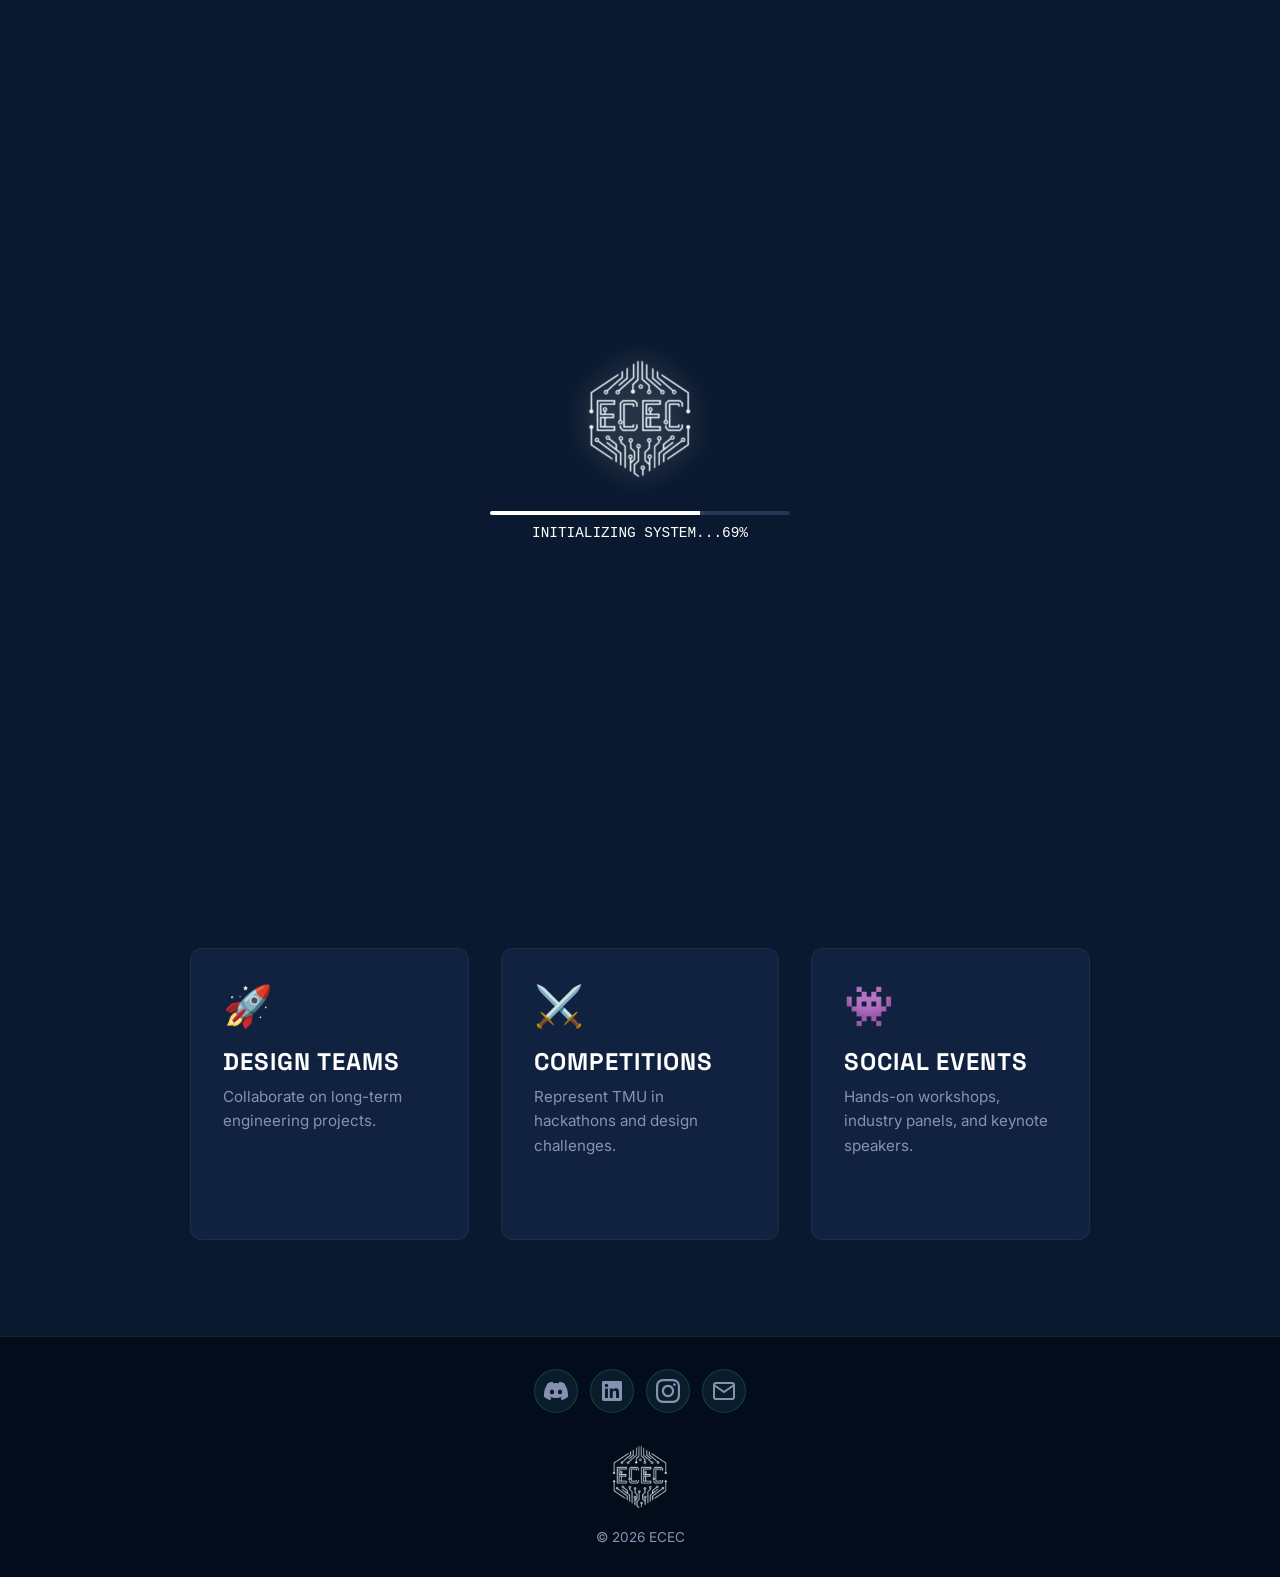
==== commit fd981809: "feat: shift tone to professional, update social links, and reorganize competitions - Replace futuris" ====
--- a/index.html
+++ b/index.html
@@ -96,8 +96,11 @@
     <footer class="sys-footer">
         <div class="footer-center">
             <div class="social-icons">
-                    <a href="https://discord.gg/U7n7xggP3w" target="_blank" aria-label="Discord">
+                    <a href="https://discord.gg/dvc9TR5KNk" target="_blank" aria-label="Discord">
                         <svg width="24" height="24" viewBox="0 0 24 24" fill="currentColor"><path d="M20.317 4.37a19.791 19.791 0 0 0-4.885-1.515.074.074 0 0 0-.079.037c-.21.375-.444.864-.608 1.25a18.27 18.27 0 0 0-5.487 0 12.64 12.64 0 0 0-.617-1.25.077.077 0 0 0-.079-.037A19.736 19.736 0 0 0 3.677 4.37a.07.07 0 0 0-.032.027C.533 9.046-.32 13.58.099 18.057a.082.082 0 0 0 .031.057 19.9 19.9 0 0 0 5.993 3.03.078.078 0 0 0 .084-.028 14.09 14.09 0 0 0 1.226-1.994.076.076 0 0 0-.041-.106 13.107 13.107 0 0 1-1.872-.892.077.077 0 0 1-.008-.128 10.2 10.2 0 0 0 .372-.292.074.074 0 0 1 .077-.01c3.928 1.793 8.18 1.793 12.062 0a.074.074 0 0 1 .078.01c.12.098.246.198.373.292a.077.077 0 0 1-.006.127 12.299 12.299 0 0 1-1.873.892.077.077 0 0 0-.041.107c.36.698.772 1.362 1.225 1.993a.076.076 0 0 0 .084.028 19.839 19.839 0 0 0 6.002-3.03.077.077 0 0 0 .032-.054c.5-5.177-.838-9.674-3.549-13.66a.061.061 0 0 0-.031-.03zM8.02 15.33c-1.183 0-2.157-1.085-2.157-2.419 0-1.333.956-2.419 2.157-2.419 1.21 0 2.176 1.096 2.157 2.42 0 1.333-.956 2.418-2.157 2.418zm7.975 0c-1.183 0-2.157-1.085-2.157-2.419 0-1.333.955-2.419 2.157-2.419 1.21 0 2.176 1.096 2.157 2.42 0 1.333-.946 2.418-2.157 2.418z"/></svg>
+                    </a>
+                    <a href="https://www.linkedin.com/company/ececmet/" target="_blank" aria-label="LinkedIn">
+                        <svg width="20" height="20" viewBox="0 0 24 24" fill="currentColor"><path d="M20.447 20.452h-3.554v-5.569c0-1.328-.027-3.037-1.852-3.037-1.853 0-2.136 1.445-2.136 2.939v5.667H9.351V9h3.414v1.561h.046c.477-.9 1.637-1.85 3.37-1.85 3.601 0 4.267 2.37 4.267 5.455v6.286zM5.337 7.433c-1.144 0-2.063-.926-2.063-2.065 0-1.138.92-2.063 2.063-2.063 1.14 0 2.064.925 2.064 2.063 0 1.139-.925 2.065-2.064 2.065zm1.782 13.019H3.555V9h3.564v11.452zM22.225 0H1.771C.792 0 0 .774 0 1.729v20.542C0 23.227.792 24 1.771 24h20.451C23.2 24 24 23.227 24 22.271V1.729C24 .774 23.2 0 22.222 0h.003z"/></svg>
                     </a>
                     <a href="https://instagram.com/ecec.met" target="_blank" aria-label="Instagram">
                         <svg width="24" height="24" viewBox="0 0 24 24" fill="currentColor"><path d="M12 2.163c3.204 0 3.584.012 4.85.07 3.252.148 4.771 1.691 4.919 4.919.058 1.265.069 1.645.069 4.849 0 3.205-.012 3.584-.069 4.849-.149 3.225-1.664 4.771-4.919 4.919-1.266.058-1.644.07-4.85.07-3.204 0-3.584-.012-4.849-.07-3.26-.149-4.771-1.699-4.919-4.92-.058-1.265-.07-1.644-.07-4.849 0-3.204.013-3.583.07-4.849.149-3.227 1.664-4.771 4.919-4.919 1.266-.057 1.645-.069 4.849-.069zm0-2.163c-3.259 0-3.667.014-4.947.072-4.358.2-6.78 2.618-6.98 6.98-.059 1.281-.073 1.689-.073 4.948 0 3.259.014 3.668.072 4.948.2 4.358 2.618 6.78 6.98 6.98 1.281.058 1.689.072 4.948.072 3.259 0 3.668-.014 4.948-.072 4.354-.2 6.782-2.618 6.979-6.98.059-1.28.073-1.689.073-4.948 0-3.259-.014-3.667-.072-4.947-.196-4.354-2.617-6.78-6.979-6.98-1.281-.059-1.69-.073-4.949-.073zm0 5.838c-3.403 0-6.162 2.759-6.162 6.162s2.759 6.163 6.162 6.163 6.162-2.759 6.162-6.163c0-3.403-2.759-6.162-6.162-6.162zm0 10.162c-2.209 0-4-1.79-4-4 0-2.209 1.791-4 4-4s4 1.791 4 4c0 2.21-1.791 4-4 4zm6.406-11.845c-.796 0-1.441.645-1.441 1.44s.645 1.44 1.441 1.44c.795 0 1.439-.645 1.439-1.44s-.644-1.44-1.439-1.44z"/></svg>
--- a/style.css
+++ b/style.css
@@ -1,4 +1,24 @@
 /* style.css - Complete Updated File */
+
+/* Shared Page Hero */
+.page-hero {
+    padding: 8rem 2rem 4rem;
+    text-align: center;
+    background: linear-gradient(180deg, rgba(100, 255, 218, 0.05) 0%, transparent 100%);
+}
+.page-hero h1 {
+    font-family: var(--font-heading);
+    font-size: 3.5rem;
+    color: var(--neon-blue);
+    text-shadow: 0 0 20px rgba(100, 255, 218, 0.3);
+    margin-bottom: 1rem;
+}
+.page-hero p {
+    font-size: 1.2rem;
+    color: var(--text-muted);
+    max-width: 700px;
+    margin: 0 auto;
+}
 
 /* Variables */
 :root {
@@ -290,7 +310,11 @@
 @media (max-width: 768px) {
     .nav-links { display: none; }
     .mobile-menu-btn { display: block; }
+    .hero { padding: 0 2.5rem; }
     .hero h1 { font-size: 3rem; }
+    .hero-buttons { flex-direction: column; align-items: center; }
+    .btn { min-width: 0; width: 100%; max-width: 280px; }
+    .container { grid-template-columns: 1fr; }
 }
 
 /* Add this to the bottom of style.css */
@@ -301,7 +325,7 @@
         display: flex; /* Keep flex for layout */
         flex-direction: column;
         position: absolute;
-        top: 70px; /* Push below navbar */
+        top: 85px; /* Push below navbar */
         right: 0;
         width: 100%;
         background: rgba(17, 34, 64, 0.98); /* Dark background */
